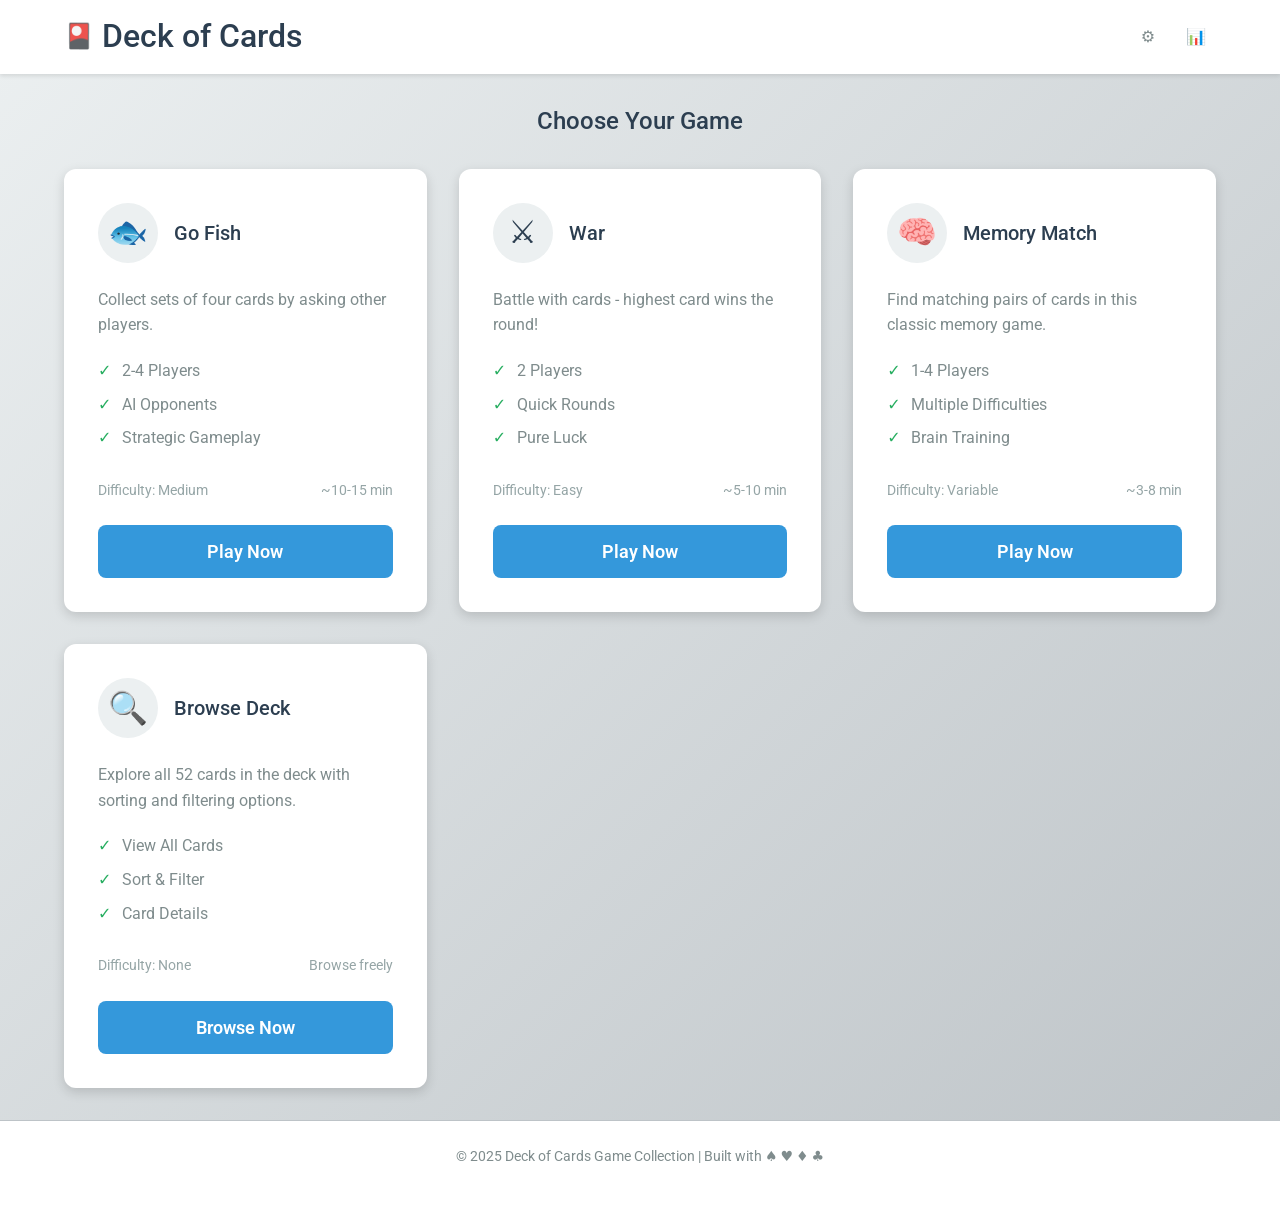
==== index.html @ 971a38fd "Initial commit: Deck of Cards game collection with Memory, Go Fish, War games and custom card images" ====
<!DOCTYPE html>
<html lang="en">
<head>
    <meta charset="UTF-8">
    <meta name="viewport" content="width=device-width, initial-scale=1.0">
    <title>Deck of Cards - Game Collection</title>
    
    <!-- Preconnect for potential CDN resources -->
    <link rel="preconnect" href="https://fonts.googleapis.com">
    <link rel="preconnect" href="https://fonts.gstatic.com" crossorigin>
    
    <!-- Stylesheets -->
    <link href="https://fonts.googleapis.com/css2?family=Roboto:wght@300;400;500;700&display=swap" rel="stylesheet">
    <link rel="stylesheet" href="css/main.css">
    <link rel="stylesheet" href="css/components.css">
    <link rel="stylesheet" href="css/games.css">
    <link rel="stylesheet" href="css/animations.css">
    
    <!-- Meta tags for PWA -->
    <meta name="description" content="Classic card games collection - Go Fish, War, and Memory matching game">
    <meta name="theme-color" content="#2c3e50">
    
    <!-- Favicon -->
    <link rel="icon" type="image/x-icon" href="assets/ui/favicon.ico">
</head>
<body>
    <!-- Main Application Container -->
    <div id="app" class="app-container">
        
        <!-- Header -->
        <header class="app-header">
            <div class="header-content">
                <h1 class="app-title">
                    <span class="title-icon">🎴</span>
                    Deck of Cards
                </h1>
                <nav class="header-nav">
                    <button id="settings-btn" class="nav-btn" aria-label="Settings">
                        <span class="nav-icon">⚙️</span>
                    </button>
                    <button id="stats-btn" class="nav-btn" aria-label="Statistics">
                        <span class="nav-icon">📊</span>
                    </button>
                </nav>
            </div>
        </header>

        <!-- Main Content Area -->
        <main class="main-content">
            
            <!-- Game Selection Screen -->
            <section id="game-selection" class="screen active">
                <div class="selection-container">
                    <h2 class="selection-title">Choose Your Game</h2>
                    <div class="games-grid">
                        
                        <!-- Go Fish Game Card -->
                        <div class="game-card" data-game="go-fish">
                            <div class="game-card-header">
                                <div class="game-icon">🐟</div>
                                <h3 class="game-title">Go Fish</h3>
                            </div>
                            <div class="game-description">
                                <p>Collect sets of four cards by asking other players.</p>
                                <ul class="game-features">
                                    <li>2-4 Players</li>
                                    <li>AI Opponents</li>
                                    <li>Strategic Gameplay</li>
                                </ul>
                            </div>
                            <div class="game-stats">
                                <span class="difficulty">Difficulty: Medium</span>
                                <span class="duration">~10-15 min</span>
                            </div>
                            <button class="play-btn">Play Now</button>
                        </div>

                        <!-- War Game Card -->
                        <div class="game-card" data-game="war">
                            <div class="game-card-header">
                                <div class="game-icon">⚔️</div>
                                <h3 class="game-title">War</h3>
                            </div>
                            <div class="game-description">
                                <p>Battle with cards - highest card wins the round!</p>
                                <ul class="game-features">
                                    <li>2 Players</li>
                                    <li>Quick Rounds</li>
                                    <li>Pure Luck</li>
                                </ul>
                            </div>
                            <div class="game-stats">
                                <span class="difficulty">Difficulty: Easy</span>
                                <span class="duration">~5-10 min</span>
                            </div>
                            <button class="play-btn">Play Now</button>
                        </div>

                        <!-- Memory Game Card -->
                        <div class="game-card" data-game="memory">
                            <div class="game-card-header">
                                <div class="game-icon">🧠</div>
                                <h3 class="game-title">Memory Match</h3>
                            </div>
                            <div class="game-description">
                                <p>Find matching pairs of cards in this classic memory game.</p>
                                <ul class="game-features">
                                    <li>1-4 Players</li>
                                    <li>Multiple Difficulties</li>
                                    <li>Brain Training</li>
                                </ul>
                            </div>
                            <div class="game-stats">
                                <span class="difficulty">Difficulty: Variable</span>
                                <span class="duration">~3-8 min</span>
                            </div>
                            <button class="play-btn">Play Now</button>
                        </div>

                        <!-- Deck Browser Card -->
                        <div class="game-card" data-game="deck-browser">
                            <div class="game-card-header">
                                <div class="game-icon">🔍</div>
                                <h3 class="game-title">Browse Deck</h3>
                            </div>
                            <div class="game-description">
                                <p>Explore all 52 cards in the deck with sorting and filtering options.</p>
                                <ul class="game-features">
                                    <li>View All Cards</li>
                                    <li>Sort & Filter</li>
                                    <li>Card Details</li>
                                </ul>
                            </div>
                            <div class="game-stats">
                                <span class="difficulty">Difficulty: None</span>
                                <span class="duration">Browse freely</span>
                            </div>
                            <button class="play-btn">Browse Now</button>
                        </div>

                    </div>
                </div>
            </section>

            <!-- Game Setup Screen -->
            <section id="game-setup" class="screen">
                <div class="setup-container">
                    <button id="back-to-selection" class="back-btn">← Back to Games</button>
                    <h2 id="setup-title" class="setup-title">Game Setup</h2>
                    <div id="setup-content" class="setup-content">
                        <!-- Dynamic content based on selected game -->
                    </div>
                </div>
            </section>

            <!-- Game Play Screen -->
            <section id="game-play" class="screen">
                <div class="game-container">
                    <div class="game-header">
                        <button id="game-menu-btn" class="menu-btn">Menu</button>
                        <div id="game-info" class="game-info">
                            <span id="current-game" class="current-game"></span>
                            <span id="game-status" class="game-status"></span>
                        </div>
                        <button id="game-pause-btn" class="pause-btn">Pause</button>
                    </div>
                    
                    <div id="game-board" class="game-board">
                        <!-- Dynamic game board content -->
                    </div>
                    
                    <div id="game-controls" class="game-controls">
                        <!-- Dynamic control buttons -->
                    </div>
                </div>
            </section>

            <!-- Settings Screen -->
            <section id="settings" class="screen">
                <div class="settings-container">
                    <button id="close-settings" class="back-btn">← Back</button>
                    <h2 class="settings-title">Settings</h2>
                    <div class="settings-content">
                        
                        <div class="setting-group">
                            <h3>Audio</h3>
                            <div class="setting-item">
                                <label for="sound-effects">Sound Effects</label>
                                <input type="range" id="sound-effects" min="0" max="100" value="75">
                                <span class="setting-value">75%</span>
                            </div>
                            <div class="setting-item">
                                <label for="music-volume">Background Music</label>
                                <input type="range" id="music-volume" min="0" max="100" value="50">
                                <span class="setting-value">50%</span>
                            </div>
                        </div>

                        <div class="setting-group">
                            <h3>Graphics</h3>
                            <div class="setting-item">
                                <label for="animation-speed">Animation Speed</label>
                                <select id="animation-speed">
                                    <option value="slow">Slow</option>
                                    <option value="normal" selected>Normal</option>
                                    <option value="fast">Fast</option>
                                    <option value="instant">Instant</option>
                                </select>
                            </div>
                            <div class="setting-item">
                                <label for="card-back">Card Back Design</label>
                                <select id="card-back">
                                    <option value="classic" selected>Classic Blue</option>
                                    <option value="red">Classic Red</option>
                                    <option value="green">Green Pattern</option>
                                    <option value="custom">Custom</option>
                                </select>
                            </div>
                        </div>

                        <div class="setting-group">
                            <h3>Gameplay</h3>
                            <div class="setting-item">
                                <label>
                                    <input type="checkbox" id="auto-play" checked>
                                    Auto-play obvious moves
                                </label>
                            </div>
                            <div class="setting-item">
                                <label>
                                    <input type="checkbox" id="confirm-moves">
                                    Confirm important moves
                                </label>
                            </div>
                        </div>

                    </div>
                </div>
            </section>

            <!-- Statistics Screen -->
            <section id="statistics" class="screen">
                <div class="stats-container">
                    <button id="close-stats" class="back-btn">← Back</button>
                    <h2 class="stats-title">Statistics</h2>
                    <div class="stats-content">
                        
                        <div class="stats-overview">
                            <div class="stat-card">
                                <div class="stat-number" id="total-games">0</div>
                                <div class="stat-label">Total Games</div>
                            </div>
                            <div class="stat-card">
                                <div class="stat-number" id="games-won">0</div>
                                <div class="stat-label">Games Won</div>
                            </div>
                            <div class="stat-card">
                                <div class="stat-number" id="win-rate">0%</div>
                                <div class="stat-label">Win Rate</div>
                            </div>
                            <div class="stat-card">
                                <div class="stat-number" id="play-time">0m</div>
                                <div class="stat-label">Play Time</div>
                            </div>
                        </div>

                        <div class="game-stats-details">
                            <h3>Game-Specific Statistics</h3>
                            <div id="detailed-stats" class="detailed-stats">
                                <!-- Dynamic content for each game's statistics -->
                            </div>
                        </div>

                    </div>
                </div>
            </section>

            <!-- Deck Browser Screen -->
            <section id="deck-browser" class="screen">
                <div class="browser-container">
                    <button id="close-browser" class="back-btn">← Back to Games</button>
                    <h2 class="browser-title">🔍 Browse the Deck</h2>
                    
                    <div class="browser-controls">
                        <div class="filter-controls">
                            <label for="suit-filter">Filter by Suit:</label>
                            <select id="suit-filter">
                                <option value="all">All Suits</option>
                                <option value="spades">♠ Spades</option>
                                <option value="hearts">♥ Hearts</option>
                                <option value="diamonds">♦ Diamonds</option>
                                <option value="clubs">♣ Clubs</option>
                            </select>

                            <label for="rank-filter">Filter by Rank:</label>
                            <select id="rank-filter">
                                <option value="all">All Ranks</option>
                                <option value="A">Ace</option>
                                <option value="2,3,4,5,6,7,8,9,10">Number Cards (2-10)</option>
                                <option value="J,Q,K">Face Cards (J,Q,K)</option>
                            </select>

                            <label for="color-filter">Filter by Color:</label>
                            <select id="color-filter">
                                <option value="all">All Colors</option>
                                <option value="red">Red Cards</option>
                                <option value="black">Black Cards</option>
                            </select>
                        </div>

                        <div class="sort-controls">
                            <label for="sort-by">Sort by:</label>
                            <select id="sort-by">
                                <option value="suit-rank">Suit then Rank</option>
                                <option value="rank-suit">Rank then Suit</option>
                                <option value="color-suit">Color then Suit</option>
                                <option value="shuffle">Random Order</option>
                            </select>

                            <button id="flip-all-btn" class="control-btn">Flip All Face Down</button>
                            <button id="reset-filters-btn" class="control-btn">Reset Filters</button>
                        </div>
                    </div>

                    <div class="deck-info">
                        <div class="info-stats">
                            <span id="cards-shown">52</span> of 52 cards shown
                        </div>
                        <div class="view-options">
                            <button id="grid-view-btn" class="view-btn active" data-view="grid">Grid View</button>
                            <button id="list-view-btn" class="view-btn" data-view="list">List View</button>
                        </div>
                    </div>

                    <div id="deck-display" class="deck-grid">
                        <!-- Cards will be dynamically inserted here -->
                    </div>

                    <div id="card-details" class="card-details-panel">
                        <!-- Selected card details will appear here -->
                    </div>
                </div>
            </section>

        </main>

        <!-- Footer -->
        <footer class="app-footer">
            <p>&copy; 2025 Deck of Cards Game Collection | Built with ♠️ ♥️ ♦️ ♣️</p>
        </footer>

    </div>

    <!-- Loading Overlay -->
    <div id="loading" class="loading-overlay">
        <div class="loading-content">
            <div class="loading-spinner"></div>
            <p>Loading game...</p>
        </div>
    </div>

    <!-- Toast Notifications -->
    <div id="toast-container" class="toast-container"></div>

    <!-- JavaScript Modules -->
    <script type="module" src="src/main.js"></script>
</body>
</html>
---- css/main.css ----
/* CSS Custom Properties (Variables) */
:root {
    /* Color Palette */
    --primary-color: #2c3e50;
    --secondary-color: #3498db;
    --accent-color: #e74c3c;
    --success-color: #27ae60;
    --warning-color: #f39c12;
    
    /* Card Colors */
    --card-red: #e74c3c;
    --card-black: #2c3e50;
    --card-bg: #ffffff;
    --card-back: #34495e;
    
    /* Background Colors */
    --bg-primary: #ecf0f1;
    --bg-secondary: #bdc3c7;
    --bg-dark: #2c3e50;
    --bg-light: #ffffff;
    
    /* Text Colors */
    --text-primary: #2c3e50;
    --text-secondary: #7f8c8d;
    --text-light: #ffffff;
    --text-muted: #95a5a6;
    
    /* Shadows */
    --shadow-small: 0 2px 4px rgba(0,0,0,0.1);
    --shadow-medium: 0 4px 8px rgba(0,0,0,0.15);
    --shadow-large: 0 8px 16px rgba(0,0,0,0.2);
    --shadow-card: 0 4px 12px rgba(0,0,0,0.15);
    
    /* Border Radius */
    --radius-small: 4px;
    --radius-medium: 8px;
    --radius-large: 12px;
    --radius-card: 10px;
    
    /* Spacing */
    --spacing-xs: 0.25rem;
    --spacing-sm: 0.5rem;
    --spacing-md: 1rem;
    --spacing-lg: 1.5rem;
    --spacing-xl: 2rem;
    --spacing-xxl: 3rem;
    
    /* Typography */
    --font-family: 'Roboto', system-ui, -apple-system, sans-serif;
    --font-size-xs: 0.75rem;
    --font-size-sm: 0.875rem;
    --font-size-base: 1rem;
    --font-size-lg: 1.125rem;
    --font-size-xl: 1.25rem;
    --font-size-2xl: 1.5rem;
    --font-size-3xl: 2rem;
    
    /* Transitions */
    --transition-fast: 0.15s ease-in-out;
    --transition-normal: 0.3s ease-in-out;
    --transition-slow: 0.5s ease-in-out;
    
    /* Z-index layers */
    --z-dropdown: 1000;
    --z-modal: 1050;
    --z-tooltip: 1100;
    --z-toast: 1200;
}

/* Reset and Base Styles */
* {
    margin: 0;
    padding: 0;
    box-sizing: border-box;
}

html {
    font-size: 16px;
    line-height: 1.6;
}

body {
    font-family: var(--font-family);
    color: var(--text-primary);
    background: linear-gradient(135deg, var(--bg-primary) 0%, var(--bg-secondary) 100%);
    min-height: 100vh;
    overflow-x: hidden;
}

/* Typography */
h1, h2, h3, h4, h5, h6 {
    font-weight: 500;
    line-height: 1.3;
    margin-bottom: var(--spacing-md);
}

h1 { font-size: var(--font-size-3xl); }
h2 { font-size: var(--font-size-2xl); }
h3 { font-size: var(--font-size-xl); }
h4 { font-size: var(--font-size-lg); }

p {
    margin-bottom: var(--spacing-md);
    color: var(--text-secondary);
}

/* Button Styles */
button {
    font-family: inherit;
    font-size: var(--font-size-base);
    border: none;
    border-radius: var(--radius-medium);
    cursor: pointer;
    transition: all var(--transition-normal);
    padding: var(--spacing-sm) var(--spacing-md);
    background: var(--secondary-color);
    color: var(--text-light);
    font-weight: 500;
}

button:hover {
    transform: translateY(-2px);
    box-shadow: var(--shadow-medium);
}

button:active {
    transform: translateY(0);
}

button:disabled {
    opacity: 0.6;
    cursor: not-allowed;
    transform: none !important;
}

/* Primary Button Variant */
.btn-primary {
    background: var(--primary-color);
    color: var(--text-light);
}

.btn-primary:hover {
    background: #34495e;
}

/* Secondary Button Variant */
.btn-secondary {
    background: transparent;
    color: var(--secondary-color);
    border: 2px solid var(--secondary-color);
}

.btn-secondary:hover {
    background: var(--secondary-color);
    color: var(--text-light);
}

/* Danger Button Variant */
.btn-danger {
    background: var(--accent-color);
    color: var(--text-light);
}

.btn-danger:hover {
    background: #c0392b;
}

/* App Layout */
.app-container {
    min-height: 100vh;
    display: flex;
    flex-direction: column;
}

/* Header Styles */
.app-header {
    background: var(--bg-light);
    box-shadow: var(--shadow-small);
    position: sticky;
    top: 0;
    z-index: var(--z-dropdown);
}

.header-content {
    max-width: 1200px;
    margin: 0 auto;
    padding: var(--spacing-md) var(--spacing-lg);
    display: flex;
    justify-content: space-between;
    align-items: center;
}

.app-title {
    margin: 0;
    display: flex;
    align-items: center;
    gap: var(--spacing-sm);
    color: var(--primary-color);
}

.title-icon {
    font-size: var(--font-size-2xl);
}

.header-nav {
    display: flex;
    gap: var(--spacing-sm);
}

.nav-btn {
    background: transparent;
    color: var(--text-secondary);
    padding: var(--spacing-sm);
    border-radius: 50%;
    width: 2.5rem;
    height: 2.5rem;
    display: flex;
    align-items: center;
    justify-content: center;
}

.nav-btn:hover {
    background: var(--bg-primary);
    color: var(--primary-color);
}

/* Main Content */
.main-content {
    flex: 1;
    padding: var(--spacing-xl) var(--spacing-lg);
    max-width: 1200px;
    margin: 0 auto;
    width: 100%;
}

/* Screen Management */
.screen {
    display: none;
    opacity: 0;
    transform: translateY(20px);
    transition: all var(--transition-normal);
}

.screen.active {
    display: block;
    opacity: 1;
    transform: translateY(0);
}

/* Game Selection Styles */
.selection-container {
    text-align: center;
}

.selection-title {
    margin-bottom: var(--spacing-xl);
    color: var(--primary-color);
}

.games-grid {
    display: grid;
    grid-template-columns: repeat(auto-fit, minmax(300px, 1fr));
    gap: var(--spacing-xl);
    margin-top: var(--spacing-xl);
}

.game-card {
    background: var(--bg-light);
    border-radius: var(--radius-large);
    padding: var(--spacing-xl);
    box-shadow: var(--shadow-card);
    transition: all var(--transition-normal);
    cursor: pointer;
    border: 2px solid transparent;
}

.game-card:hover {
    transform: translateY(-5px);
    box-shadow: var(--shadow-large);
    border-color: var(--secondary-color);
}

.game-card-header {
    display: flex;
    align-items: center;
    gap: var(--spacing-md);
    margin-bottom: var(--spacing-lg);
}

.game-icon {
    font-size: var(--font-size-3xl);
    width: 60px;
    height: 60px;
    background: var(--bg-primary);
    border-radius: 50%;
    display: flex;
    align-items: center;
    justify-content: center;
}

.game-title {
    margin: 0;
    color: var(--primary-color);
}

.game-description {
    text-align: left;
    margin-bottom: var(--spacing-lg);
}

.game-features {
    list-style: none;
    margin-top: var(--spacing-md);
}

.game-features li {
    padding: var(--spacing-xs) 0;
    color: var(--text-secondary);
    position: relative;
    padding-left: var(--spacing-lg);
}

.game-features li::before {
    content: '✓';
    position: absolute;
    left: 0;
    color: var(--success-color);
    font-weight: bold;
}

.game-stats {
    display: flex;
    justify-content: space-between;
    margin-bottom: var(--spacing-lg);
    font-size: var(--font-size-sm);
    color: var(--text-muted);
}

.play-btn {
    width: 100%;
    padding: var(--spacing-md) var(--spacing-lg);
    font-size: var(--font-size-lg);
    font-weight: 600;
    background: var(--secondary-color);
    border-radius: var(--radius-medium);
}

.play-btn:hover {
    background: #2980b9;
}

/* Back Button */
.back-btn {
    background: transparent;
    color: var(--secondary-color);
    padding: var(--spacing-sm) var(--spacing-md);
    margin-bottom: var(--spacing-lg);
    font-size: var(--font-size-sm);
    border-radius: var(--radius-small);
}

.back-btn:hover {
    background: var(--bg-primary);
}

/* Footer */
.app-footer {
    background: var(--bg-light);
    border-top: 1px solid var(--bg-secondary);
    padding: var(--spacing-lg);
    text-align: center;
    color: var(--text-muted);
    font-size: var(--font-size-sm);
}

/* Loading Overlay */
.loading-overlay {
    position: fixed;
    top: 0;
    left: 0;
    right: 0;
    bottom: 0;
    background: rgba(0, 0, 0, 0.8);
    display: none;
    align-items: center;
    justify-content: center;
    z-index: var(--z-modal);
}

.loading-overlay.active {
    display: flex;
}

.loading-content {
    text-align: center;
    color: var(--text-light);
}

.loading-spinner {
    width: 50px;
    height: 50px;
    border: 4px solid rgba(255, 255, 255, 0.3);
    border-top: 4px solid var(--secondary-color);
    border-radius: 50%;
    animation: spin 1s linear infinite;
    margin: 0 auto var(--spacing-md);
}

@keyframes spin {
    0% { transform: rotate(0deg); }
    100% { transform: rotate(360deg); }
}

/* Toast Notifications */
.toast-container {
    position: fixed;
    top: var(--spacing-lg);
    right: var(--spacing-lg);
    z-index: var(--z-toast);
    max-width: 300px;
}

.toast {
    background: var(--bg-light);
    border-radius: var(--radius-medium);
    padding: var(--spacing-md);
    margin-bottom: var(--spacing-sm);
    box-shadow: var(--shadow-large);
    border-left: 4px solid var(--secondary-color);
    animation: slideInRight 0.3s ease-out;
}

.toast.success {
    border-left-color: var(--success-color);
}

.toast.error {
    border-left-color: var(--accent-color);
}

.toast.warning {
    border-left-color: var(--warning-color);
}

@keyframes slideInRight {
    from {
        transform: translateX(100%);
        opacity: 0;
    }
    to {
        transform: translateX(0);
        opacity: 1;
    }
}

/* Responsive Design */
@media (max-width: 768px) {
    .main-content {
        padding: var(--spacing-lg) var(--spacing-md);
    }
    
    .games-grid {
        grid-template-columns: 1fr;
        gap: var(--spacing-lg);
    }
    
    .header-content {
        padding: var(--spacing-md);
    }
    
    .app-title {
        font-size: var(--font-size-xl);
    }
    
    .game-card {
        padding: var(--spacing-lg);
    }
    
    .toast-container {
        left: var(--spacing-md);
        right: var(--spacing-md);
        top: var(--spacing-md);
        max-width: none;
    }
}

@media (max-width: 480px) {
    .header-content {
        flex-direction: column;
        gap: var(--spacing-md);
        text-align: center;
    }
    
    .game-card-header {
        flex-direction: column;
        text-align: center;
    }
    
    .game-stats {
        flex-direction: column;
        gap: var(--spacing-xs);
        text-align: center;
    }
}

/* Print Styles */
@media print {
    .app-header,
    .app-footer,
    button {
        display: none;
    }
    
    .main-content {
        padding: 0;
        max-width: none;
    }
    
    .game-card {
        break-inside: avoid;
        box-shadow: none;
        border: 1px solid #ccc;
    }
}

/* High Contrast Mode */
@media (prefers-contrast: high) {
    :root {
        --bg-primary: #ffffff;
        --bg-secondary: #f0f0f0;
        --text-primary: #000000;
        --text-secondary: #333333;
        --secondary-color: #0066cc;
        --accent-color: #cc0000;
    }
}

/* Reduced Motion */
@media (prefers-reduced-motion: reduce) {
    * {
        animation-duration: 0.01ms !important;
        animation-iteration-count: 1 !important;
        transition-duration: 0.01ms !important;
        scroll-behavior: auto !important;
    }
}

/* Focus Styles for Accessibility */
*:focus {
    outline: 2px solid var(--secondary-color);
    outline-offset: 2px;
}

button:focus {
    outline-color: var(--text-light);
}

/* Dark Mode Support */
@media (prefers-color-scheme: dark) {
    :root {
        --bg-primary: #1a1a1a;
        --bg-secondary: #2d2d2d;
        --bg-light: #333333;
        --text-primary: #ffffff;
        --text-secondary: #cccccc;
        --text-muted: #999999;
        --card-bg: #404040;
        --shadow-small: 0 2px 4px rgba(0,0,0,0.3);
        --shadow-medium: 0 4px 8px rgba(0,0,0,0.4);
        --shadow-large: 0 8px 16px rgba(0,0,0,0.5);
        --shadow-card: 0 4px 12px rgba(0,0,0,0.4);
    }
}
---- css/components.css ----
/* Components CSS - Reusable UI components for the card game */

/* Card Component */
.card {
    position: relative;
    width: 70px;
    height: 100px;
    border-radius: var(--radius-card);
    box-shadow: var(--shadow-medium);
    cursor: pointer;
    transition: all var(--transition-normal);
    user-select: none;
    transform-style: preserve-3d;
}

.card.large {
    width: 105px;
    height: 150px;
}

.card.small {
    width: 50px;
    height: 72px;
}

.card:hover {
    transform: translateY(-3px);
    box-shadow: var(--shadow-large);
}

.card.selected {
    border: 3px solid var(--secondary-color);
    transform: translateY(-5px);
}

.card.disabled {
    opacity: 0.6;
    cursor: not-allowed;
}

.card.disabled:hover {
    transform: none;
    box-shadow: var(--shadow-medium);
}

/* Card Face and Back */
.card-face,
.card-back {
    position: absolute;
    top: 0;
    left: 0;
    width: 100%;
    height: 100%;
    border-radius: inherit;
    backface-visibility: hidden;
    display: flex;
    align-items: center;
    justify-content: center;
    background: var(--card-bg);
    border: 1px solid #ddd;
}

.card-back {
    background: var(--card-back);
    background-image: var(--card-back-image, none);
    background-size: cover;
    background-position: center;
    background-color: #2c5aa0;
    background-image: 
        radial-gradient(circle at 25% 25%, rgba(255,255,255,0.2) 2px, transparent 2px),
        radial-gradient(circle at 75% 75%, rgba(255,255,255,0.1) 1px, transparent 1px);
}

.card-face {
    transform: rotateY(180deg);
    flex-direction: column;
    padding: var(--spacing-xs);
}

/* Card flip animation */
.card.face-up {
    transform: rotateY(180deg);
}

.card.flipping {
    pointer-events: none;
}

/* Card content styling */
.card-rank {
    font-size: 1.2em;
    font-weight: bold;
    line-height: 1;
}

.card-suit {
    font-size: 1.5em;
    line-height: 1;
}

.card.red .card-rank,
.card.red .card-suit {
    color: var(--card-red);
}

.card.black .card-rank,
.card.black .card-suit {
    color: var(--card-black);
}

/* Card container/hand layouts */
.card-hand {
    display: flex;
    gap: var(--spacing-sm);
    flex-wrap: wrap;
    justify-content: center;
    padding: var(--spacing-md);
}

.card-hand.fan {
    justify-content: center;
}

.card-hand.fan .card {
    margin-left: -20px;
}

.card-hand.fan .card:first-child {
    margin-left: 0;
}

.card-hand.fan .card:nth-child(odd) {
    transform: rotate(-5deg);
}

.card-hand.fan .card:nth-child(even) {
    transform: rotate(5deg);
}

.card-pile {
    position: relative;
    width: 70px;
    height: 100px;
    margin: var(--spacing-sm);
}

.card-pile .card {
    position: absolute;
    top: 0;
    left: 0;
}

.card-pile .card:nth-child(2) {
    top: 1px;
    left: 1px;
}

.card-pile .card:nth-child(3) {
    top: 2px;
    left: 2px;
}

/* Button components */
.btn {
    display: inline-flex;
    align-items: center;
    justify-content: center;
    gap: var(--spacing-xs);
    padding: var(--spacing-sm) var(--spacing-md);
    border: none;
    border-radius: var(--radius-medium);
    font-family: inherit;
    font-size: var(--font-size-base);
    font-weight: 500;
    text-decoration: none;
    cursor: pointer;
    transition: all var(--transition-normal);
    background: var(--secondary-color);
    color: var(--text-light);
    min-height: 44px; /* Accessibility: minimum touch target */
}

.btn:hover:not(:disabled) {
    transform: translateY(-2px);
    box-shadow: var(--shadow-medium);
}

.btn:active {
    transform: translateY(0);
}

.btn:disabled {
    opacity: 0.6;
    cursor: not-allowed;
    transform: none !important;
}

.btn-small {
    padding: var(--spacing-xs) var(--spacing-sm);
    font-size: var(--font-size-sm);
    min-height: 36px;
}

.btn-large {
    padding: var(--spacing-md) var(--spacing-lg);
    font-size: var(--font-size-lg);
    min-height: 52px;
}

/* Modal/Dialog components */
.modal {
    position: fixed;
    top: 0;
    left: 0;
    right: 0;
    bottom: 0;
    background: rgba(0, 0, 0, 0.8);
    display: none;
    align-items: center;
    justify-content: center;
    z-index: var(--z-modal);
    padding: var(--spacing-lg);
}

.modal.active {
    display: flex;
}

.modal-content {
    background: var(--bg-light);
    border-radius: var(--radius-large);
    padding: var(--spacing-xl);
    max-width: 500px;
    width: 100%;
    max-height: 80vh;
    overflow-y: auto;
    position: relative;
    animation: modalSlideIn 0.3s ease-out;
}

@keyframes modalSlideIn {
    from {
        opacity: 0;
        transform: translateY(-50px) scale(0.9);
    }
    to {
        opacity: 1;
        transform: translateY(0) scale(1);
    }
}

.modal-header {
    display: flex;
    justify-content: space-between;
    align-items: center;
    margin-bottom: var(--spacing-lg);
    padding-bottom: var(--spacing-md);
    border-bottom: 1px solid var(--bg-secondary);
}

.modal-title {
    margin: 0;
    color: var(--primary-color);
}

.modal-close {
    background: transparent;
    border: none;
    font-size: var(--font-size-2xl);
    cursor: pointer;
    color: var(--text-secondary);
    padding: 0;
    width: 30px;
    height: 30px;
    border-radius: 50%;
    display: flex;
    align-items: center;
    justify-content: center;
}

.modal-close:hover {
    background: var(--bg-primary);
    color: var(--primary-color);
}

/* Game board layouts */
.game-board {
    display: grid;
    gap: var(--spacing-lg);
    padding: var(--spacing-lg);
    min-height: 400px;
}

.game-board.go-fish {
    grid-template-areas: 
        "opponent-hand opponent-hand"
        "deck discard"
        "player-hand player-hand";
    grid-template-rows: auto auto 1fr;
    grid-template-columns: 1fr 1fr;
}

.game-board.war {
    grid-template-areas: 
        "opponent-card opponent-score"
        "deck vs"
        "player-card player-score";
    grid-template-rows: 1fr auto 1fr;
    grid-template-columns: 1fr 1fr;
    text-align: center;
}

.game-board.memory {
    grid-template-areas: 
        "score timer"
        "cards cards";
    grid-template-rows: auto 1fr;
    justify-items: center;
}

/* Player areas */
.player-area {
    display: flex;
    flex-direction: column;
    align-items: center;
    gap: var(--spacing-md);
    padding: var(--spacing-md);
    border-radius: var(--radius-large);
    background: var(--bg-light);
}

.player-name {
    font-weight: 500;
    color: var(--primary-color);
    margin-bottom: var(--spacing-sm);
}

.player-score {
    font-size: var(--font-size-lg);
    font-weight: bold;
    color: var(--secondary-color);
}

/* Game controls */
.game-controls {
    display: flex;
    gap: var(--spacing-md);
    justify-content: center;
    padding: var(--spacing-lg);
    background: var(--bg-light);
    border-radius: var(--radius-large);
    margin-top: var(--spacing-lg);
}

/* Settings components */
.setting-group {
    margin-bottom: var(--spacing-xl);
}

.setting-group h3 {
    color: var(--primary-color);
    margin-bottom: var(--spacing-md);
    padding-bottom: var(--spacing-sm);
    border-bottom: 1px solid var(--bg-secondary);
}

.setting-item {
    display: flex;
    align-items: center;
    justify-content: space-between;
    padding: var(--spacing-md) 0;
    border-bottom: 1px solid rgba(0, 0, 0, 0.1);
}

.setting-item:last-child {
    border-bottom: none;
}

.setting-item label {
    font-weight: 500;
    color: var(--text-primary);
    display: flex;
    align-items: center;
    gap: var(--spacing-sm);
}

.setting-item input[type="range"] {
    flex: 1;
    margin: 0 var(--spacing-md);
    max-width: 150px;
}

.setting-item select {
    padding: var(--spacing-xs) var(--spacing-sm);
    border: 1px solid var(--bg-secondary);
    border-radius: var(--radius-small);
    background: var(--bg-light);
    color: var(--text-primary);
}

.setting-value {
    font-weight: bold;
    color: var(--secondary-color);
    min-width: 40px;
    text-align: right;
}

/* Statistics components */
.stats-overview {
    display: grid;
    grid-template-columns: repeat(auto-fit, minmax(150px, 1fr));
    gap: var(--spacing-lg);
    margin-bottom: var(--spacing-xl);
}

.stat-card {
    text-align: center;
    padding: var(--spacing-lg);
    background: var(--bg-light);
    border-radius: var(--radius-large);
    box-shadow: var(--shadow-small);
}

.stat-number {
    font-size: var(--font-size-3xl);
    font-weight: bold;
    color: var(--secondary-color);
    margin-bottom: var(--spacing-sm);
}

.stat-label {
    font-size: var(--font-size-sm);
    color: var(--text-secondary);
    text-transform: uppercase;
    letter-spacing: 0.5px;
}

/* Deck Browser Styles */
.browser-container {
    max-width: 1200px;
    margin: 0 auto;
    padding: var(--spacing-lg);
}

.browser-title {
    text-align: center;
    margin-bottom: var(--spacing-xl);
    color: var(--primary-color);
}

.browser-controls {
    display: grid;
    grid-template-columns: 2fr 1fr;
    gap: var(--spacing-xl);
    margin-bottom: var(--spacing-xl);
    padding: var(--spacing-lg);
    background: var(--bg-light);
    border-radius: var(--radius-large);
    box-shadow: var(--shadow-small);
}

.filter-controls,
.sort-controls {
    display: flex;
    flex-direction: column;
    gap: var(--spacing-md);
}

.filter-controls label,
.sort-controls label {
    font-weight: 500;
    color: var(--text-primary);
    margin-bottom: var(--spacing-xs);
}

.filter-controls select,
.sort-controls select {
    padding: var(--spacing-sm);
    border: 1px solid var(--bg-secondary);
    border-radius: var(--radius-small);
    background: var(--bg-light);
    color: var(--text-primary);
    font-size: var(--font-size-base);
}

.control-btn {
    padding: var(--spacing-sm) var(--spacing-md);
    background: var(--secondary-color);
    color: var(--text-light);
    border: none;
    border-radius: var(--radius-medium);
    cursor: pointer;
    font-size: var(--font-size-sm);
    transition: all var(--transition-normal);
}

.control-btn:hover {
    background: #2980b9;
    transform: translateY(-1px);
}

.deck-info {
    display: flex;
    justify-content: space-between;
    align-items: center;
    margin-bottom: var(--spacing-lg);
    padding: var(--spacing-md);
    background: var(--bg-primary);
    border-radius: var(--radius-medium);
}

.info-stats {
    font-weight: 500;
    color: var(--text-primary);
}

.view-options {
    display: flex;
    gap: var(--spacing-sm);
}

.view-btn {
    padding: var(--spacing-sm) var(--spacing-md);
    background: transparent;
    color: var(--text-secondary);
    border: 1px solid var(--bg-secondary);
    border-radius: var(--radius-small);
    cursor: pointer;
    transition: all var(--transition-normal);
}

.view-btn.active,
.view-btn:hover {
    background: var(--secondary-color);
    color: var(--text-light);
    border-color: var(--secondary-color);
}

.deck-grid {
    display: grid;
    grid-template-columns: repeat(auto-fill, minmax(80px, 1fr));
    gap: var(--spacing-md);
    padding: var(--spacing-lg);
    background: var(--bg-light);
    border-radius: var(--radius-large);
    min-height: 400px;
}

.deck-list {
    display: flex;
    flex-direction: column;
    gap: var(--spacing-sm);
    padding: var(--spacing-lg);
    background: var(--bg-light);
    border-radius: var(--radius-large);
}

.card-list-item {
    display: flex;
    align-items: center;
    gap: var(--spacing-md);
    padding: var(--spacing-md);
    background: var(--bg-primary);
    border-radius: var(--radius-medium);
    cursor: pointer;
    transition: all var(--transition-normal);
}

.card-list-item:hover {
    background: var(--bg-secondary);
    transform: translateX(5px);
}

.card-list-item .card {
    width: 50px;
    height: 72px;
    flex-shrink: 0;
}

.card-list-info {
    flex: 1;
}

.card-list-name {
    font-weight: bold;
    color: var(--text-primary);
    margin-bottom: var(--spacing-xs);
}

.card-list-details {
    font-size: var(--font-size-sm);
    color: var(--text-secondary);
}

.card-details-panel {
    margin-top: var(--spacing-xl);
    padding: var(--spacing-xl);
    background: var(--bg-light);
    border-radius: var(--radius-large);
    box-shadow: var(--shadow-medium);
    display: none;
}

.card-details-panel.active {
    display: block;
    animation: fadeInUp 0.3s ease-out;
}

.card-details-header {
    display: flex;
    align-items: center;
    gap: var(--spacing-lg);
    margin-bottom: var(--spacing-lg);
}

.card-details-header .card {
    width: 140px;
    height: 200px;
}

.card-details-info h3 {
    margin: 0 0 var(--spacing-sm) 0;
    color: var(--primary-color);
    font-size: var(--font-size-2xl);
}

.card-details-properties {
    display: grid;
    grid-template-columns: repeat(auto-fit, minmax(200px, 1fr));
    gap: var(--spacing-md);
}

.property-item {
    display: flex;
    justify-content: space-between;
    align-items: center;
    padding: var(--spacing-sm) 0;
    border-bottom: 1px solid var(--bg-secondary);
}

.property-label {
    font-weight: 500;
    color: var(--text-secondary);
}

.property-value {
    font-weight: bold;
    color: var(--text-primary);
}

.browser-card {
    cursor: pointer;
    transition: all var(--transition-normal);
    position: relative;
}

.browser-card:hover {
    transform: scale(1.05);
    z-index: 10;
}

.browser-card.selected {
    transform: scale(1.1);
    box-shadow: 0 0 0 3px var(--secondary-color);
    z-index: 10;
}

/* Responsive design for components */
@media (max-width: 768px) {
    .card-hand.fan .card {
        margin-left: -15px;
    }
    
    .game-controls {
        flex-direction: column;
    }
    
    .modal-content {
        margin: var(--spacing-md);
        padding: var(--spacing-lg);
    }
    
    .stats-overview {
        grid-template-columns: repeat(2, 1fr);
        gap: var(--spacing-md);
    }
    
    .browser-controls {
        grid-template-columns: 1fr;
        gap: var(--spacing-lg);
    }
    
    .deck-grid {
        grid-template-columns: repeat(auto-fill, minmax(60px, 1fr));
        gap: var(--spacing-sm);
        padding: var(--spacing-md);
    }
    
    .deck-info {
        flex-direction: column;
        gap: var(--spacing-md);
        text-align: center;
    }
    
    .card-details-header {
        flex-direction: column;
        text-align: center;
    }
    
    .card-details-properties {
        grid-template-columns: 1fr;
    }
}

@media (max-width: 480px) {
    .card {
        width: 50px;
        height: 72px;
    }
    
    .card.large {
        width: 70px;
        height: 100px;
    }
    
    .card-hand.fan .card {
        margin-left: -10px;
    }
    
    .stats-overview {
        grid-template-columns: 1fr;
    }
}

/* Memory Game Specific Styles */
.completion-stats {
    display: grid;
    grid-template-columns: 1fr 1fr;
    gap: var(--spacing-md);
    margin: var(--spacing-lg) 0;
    padding: var(--spacing-lg);
    background: var(--bg-primary);
    border-radius: var(--radius-medium);
}

.stat-item {
    display: flex;
    justify-content: space-between;
    align-items: center;
    padding: var(--spacing-sm) 0;
}

.stat-label {
    font-weight: 500;
    color: var(--text-secondary);
}

.stat-value {
    font-weight: bold;
    font-size: var(--font-size-lg);
    color: var(--secondary-color);
}

.difficulty-options {
    display: flex;
    flex-direction: column;
    gap: var(--spacing-md);
    margin: var(--spacing-lg) 0;
}

.difficulty-btn {
    display: flex;
    flex-direction: column;
    align-items: flex-start;
    padding: var(--spacing-lg);
    border: 2px solid var(--bg-secondary);
    border-radius: var(--radius-medium);
    background: var(--bg-light);
    cursor: pointer;
    transition: all var(--transition-normal);
    text-align: left;
    width: 100%;
}

.difficulty-btn:hover {
    border-color: var(--secondary-color);
    background: var(--bg-primary);
}

.difficulty-btn.selected {
    border-color: var(--secondary-color);
    background: rgba(52, 152, 219, 0.1);
}

.difficulty-name {
    font-weight: bold;
    font-size: var(--font-size-lg);
    color: var(--primary-color);
    margin-bottom: var(--spacing-xs);
}

.difficulty-desc {
    font-size: var(--font-size-sm);
    color: var(--text-secondary);
}

.modal-actions {
    display: flex;
    gap: var(--spacing-md);
    justify-content: flex-end;
    margin-top: var(--spacing-xl);
    padding-top: var(--spacing-lg);
    border-top: 1px solid var(--bg-secondary);
}

.info-item {
    display: flex;
    align-items: center;
    gap: var(--spacing-sm);
}

.info-label {
    font-weight: 500;
    color: rgba(255, 255, 255, 0.8);
}

.info-value {
    font-weight: bold;
    color: white;
    font-size: var(--font-size-lg);
}

.difficulty-info {
    font-size: var(--font-size-sm);
    color: rgba(255, 255, 255, 0.7);
    text-align: center;
}

.memory-symbol {
    font-size: var(--font-size-2xl);
    font-weight: bold;
    color: rgba(255, 255, 255, 0.8);
}

/* Animation classes */
.slide-in-left {
    animation: slideInLeft 0.5s ease-out;
}

.slide-in-right {
    animation: slideInRight 0.5s ease-out;
}

.fade-in {
    animation: fadeIn 0.3s ease-out;
}

.bounce-in {
    animation: bounceIn 0.6s ease-out;
}

@keyframes slideInLeft {
    from {
        transform: translateX(-100%);
        opacity: 0;
    }
    to {
        transform: translateX(0);
        opacity: 1;
    }
}

@keyframes slideInRight {
    from {
        transform: translateX(100%);
        opacity: 0;
    }
    to {
        transform: translateX(0);
        opacity: 1;
    }
}

@keyframes fadeIn {
    from {
        opacity: 0;
    }
    to {
        opacity: 1;
    }
}

@keyframes bounceIn {
    0% {
        transform: scale(0.3);
        opacity: 0;
    }
    50% {
        transform: scale(1.05);
    }
    70% {
        transform: scale(0.9);
    }
    100% {
        transform: scale(1);
        opacity: 1;
    }
}
---- css/games.css ----
/* Game-specific CSS styles */

/* Go Fish Game Styles */
.game-board.go-fish {
    background: linear-gradient(135deg, #2c5530 0%, #1a3d1f 100%);
    border-radius: var(--radius-large);
    padding: var(--spacing-xl);
}

.go-fish-opponent {
    grid-area: opponent-hand;
    display: flex;
    justify-content: center;
    align-items: center;
}

.go-fish-deck {
    grid-area: deck;
    display: flex;
    justify-content: center;
    align-items: center;
}

.go-fish-discard {
    grid-area: discard;
    display: flex;
    justify-content: center;
    align-items: center;
}

.go-fish-player {
    grid-area: player-hand;
    display: flex;
    justify-content: center;
    align-items: center;
}

/* War Game Styles */
.game-board.war {
    background: linear-gradient(135deg, #8b0000 0%, #4d0000 100%);
    border-radius: var(--radius-large);
    padding: var(--spacing-xl);
    color: white;
}

.war-opponent-card {
    grid-area: opponent-card;
}

.war-opponent-score {
    grid-area: opponent-score;
}

.war-deck {
    grid-area: deck;
}

.war-vs {
    grid-area: vs;
    display: flex;
    align-items: center;
    justify-content: center;
    font-size: var(--font-size-2xl);
    font-weight: bold;
}

.war-player-card {
    grid-area: player-card;
}

.war-player-score {
    grid-area: player-score;
}

.battle-area {
    display: flex;
    justify-content: space-around;
    align-items: center;
    padding: var(--spacing-lg);
}

.war-card-stack {
    display: flex;
    flex-direction: column;
    align-items: center;
    gap: var(--spacing-sm);
}

/* Memory Game Styles */
.game-board.memory {
    background: linear-gradient(135deg, #4a90e2 0%, #2c5aa0 100%);
    border-radius: var(--radius-large);
    padding: var(--spacing-xl);
}

.memory-score {
    grid-area: score;
}

.memory-timer {
    grid-area: timer;
}

.memory-cards {
    grid-area: cards;
    display: grid;
    gap: var(--spacing-sm);
    justify-content: center;
    padding: var(--spacing-lg);
}

.memory-grid-4x3 {
    grid-template-columns: repeat(4, 1fr);
    grid-template-rows: repeat(3, 1fr);
}

.memory-grid-4x4 {
    grid-template-columns: repeat(4, 1fr);
    grid-template-rows: repeat(4, 1fr);
}

.memory-grid-6x4 {
    grid-template-columns: repeat(6, 1fr);
    grid-template-rows: repeat(4, 1fr);
}

.memory-card {
    aspect-ratio: 2/3;
    cursor: pointer;
    position: relative;
}

.memory-card.matched {
    opacity: 0.6;
    cursor: default;
}

.memory-card.flipped {
    pointer-events: none;
}

/* Game Status and Controls */
.game-status {
    display: flex;
    justify-content: space-between;
    align-items: center;
    background: rgba(255, 255, 255, 0.1);
    padding: var(--spacing-md);
    border-radius: var(--radius-medium);
    margin-bottom: var(--spacing-lg);
    color: white;
}

.game-score {
    font-size: var(--font-size-lg);
    font-weight: bold;
}

.game-timer {
    font-family: monospace;
    font-size: var(--font-size-lg);
}

.turn-indicator {
    display: flex;
    align-items: center;
    gap: var(--spacing-sm);
    padding: var(--spacing-sm) var(--spacing-md);
    background: var(--secondary-color);
    color: white;
    border-radius: var(--radius-large);
    font-weight: 500;
}

.turn-indicator.active {
    background: var(--accent-color);
    animation: pulse 2s infinite;
}

@keyframes pulse {
    0%, 100% {
        opacity: 1;
    }
    50% {
        opacity: 0.7;
    }
}

/* Card Selection and Highlighting */
.card.selectable {
    cursor: pointer;
    transition: all var(--transition-normal);
}

.card.selectable:hover {
    transform: translateY(-5px) scale(1.05);
    box-shadow: 0 8px 20px rgba(0,0,0,0.3);
}

.card.highlighted {
    box-shadow: 0 0 0 3px var(--warning-color);
    transform: translateY(-3px);
}

/* Game Actions */
.game-actions {
    display: flex;
    gap: var(--spacing-md);
    justify-content: center;
    margin-top: var(--spacing-lg);
}

.action-button {
    padding: var(--spacing-md) var(--spacing-lg);
    background: var(--secondary-color);
    color: white;
    border: none;
    border-radius: var(--radius-medium);
    font-weight: 500;
    cursor: pointer;
    transition: all var(--transition-normal);
}

.action-button:hover {
    background: #2980b9;
    transform: translateY(-2px);
}

.action-button:disabled {
    background: var(--text-muted);
    cursor: not-allowed;
    transform: none;
}

/* Player Information */
.player-info {
    display: flex;
    flex-direction: column;
    align-items: center;
    gap: var(--spacing-sm);
    padding: var(--spacing-md);
    background: rgba(255, 255, 255, 0.1);
    border-radius: var(--radius-medium);
    color: white;
}

.player-name {
    font-weight: bold;
    font-size: var(--font-size-lg);
}

.player-cards-count {
    font-size: var(--font-size-sm);
    opacity: 0.8;
}

.player-sets {
    display: flex;
    gap: var(--spacing-xs);
    flex-wrap: wrap;
    justify-content: center;
}

.set-indicator {
    width: 20px;
    height: 20px;
    background: var(--success-color);
    border-radius: 50%;
    display: flex;
    align-items: center;
    justify-content: center;
    font-size: var(--font-size-xs);
    font-weight: bold;
    color: white;
}

/* Game Messages */
.game-message {
    position: fixed;
    top: 50%;
    left: 50%;
    transform: translate(-50%, -50%);
    background: rgba(0, 0, 0, 0.9);
    color: white;
    padding: var(--spacing-xl);
    border-radius: var(--radius-large);
    text-align: center;
    z-index: var(--z-modal);
    min-width: 300px;
}

.game-message.success {
    background: rgba(39, 174, 96, 0.9);
}

.game-message.error {
    background: rgba(231, 76, 60, 0.9);
}

.game-message h3 {
    margin: 0 0 var(--spacing-md) 0;
    font-size: var(--font-size-2xl);
}

.game-message p {
    margin: 0;
    font-size: var(--font-size-lg);
}

/* Responsive Game Layouts */
@media (max-width: 768px) {
    .game-board.go-fish {
        grid-template-areas: 
            "opponent-hand"
            "deck"
            "discard"
            "player-hand";
        grid-template-columns: 1fr;
        grid-template-rows: auto auto auto 1fr;
        gap: var(--spacing-md);
    }

    .game-board.war {
        grid-template-areas: 
            "opponent-card opponent-score"
            "deck vs"
            "player-card player-score";
        gap: var(--spacing-md);
    }

    .game-board.memory {
        padding: var(--spacing-md);
    }

    .memory-cards {
        padding: var(--spacing-md);
        gap: var(--spacing-xs);
    }

    .game-actions {
        flex-direction: column;
    }

    .game-status {
        flex-direction: column;
        gap: var(--spacing-sm);
        text-align: center;
    }
}

@media (max-width: 480px) {
    .game-board {
        margin: var(--spacing-sm);
        padding: var(--spacing-md);
    }

    .memory-grid-6x4 {
        grid-template-columns: repeat(4, 1fr);
        grid-template-rows: repeat(6, 1fr);
    }

    .card {
        width: 45px;
        height: 64px;
    }

    .game-message {
        margin: var(--spacing-md);
        min-width: auto;
        width: calc(100% - 2rem);
    }
}

/* Dark mode adjustments for games */
@media (prefers-color-scheme: dark) {
    .game-board.go-fish {
        background: linear-gradient(135deg, #1a4d1f 0%, #0f2912 100%);
    }

    .game-board.war {
        background: linear-gradient(135deg, #6b0000 0%, #3d0000 100%);
    }

    .game-board.memory {
        background: linear-gradient(135deg, #2c5aa0 0%, #1a3d6b 100%);
    }
}
---- css/animations.css ----
/* Animation definitions for card games */

/* Card animations */
@keyframes cardFlip {
    0% {
        transform: rotateY(0deg);
    }
    50% {
        transform: rotateY(90deg) scale(1.1);
    }
    100% {
        transform: rotateY(180deg);
    }
}

@keyframes cardDeal {
    0% {
        transform: translateY(-100px) scale(0.8);
        opacity: 0;
    }
    50% {
        transform: translateY(-20px) scale(1.05);
        opacity: 0.7;
    }
    100% {
        transform: translateY(0) scale(1);
        opacity: 1;
    }
}

@keyframes cardShuffle {
    0%, 100% {
        transform: translateX(0) rotateZ(0deg);
    }
    25% {
        transform: translateX(-10px) rotateZ(-5deg);
    }
    75% {
        transform: translateX(10px) rotateZ(5deg);
    }
}

@keyframes cardSlide {
    0% {
        transform: translateX(-100px);
        opacity: 0;
    }
    100% {
        transform: translateX(0);
        opacity: 1;
    }
}

@keyframes cardBounce {
    0% {
        transform: scale(1);
    }
    50% {
        transform: scale(1.2);
    }
    100% {
        transform: scale(1);
    }
}

@keyframes cardGlow {
    0%, 100% {
        box-shadow: 0 0 5px rgba(52, 152, 219, 0.5);
    }
    50% {
        box-shadow: 0 0 20px rgba(52, 152, 219, 1);
    }
}

/* Game-specific animations */
@keyframes goFishAsk {
    0%, 100% {
        transform: translateY(0);
    }
    50% {
        transform: translateY(-10px);
    }
}

@keyframes warBattle {
    0% {
        transform: scale(1);
    }
    25% {
        transform: scale(1.1) rotate(5deg);
    }
    50% {
        transform: scale(1.2) rotate(-5deg);
    }
    75% {
        transform: scale(1.1) rotate(5deg);
    }
    100% {
        transform: scale(1);
    }
}

@keyframes memoryMatch {
    0% {
        transform: scale(1);
    }
    50% {
        transform: scale(1.3);
        box-shadow: 0 0 20px var(--success-color);
    }
    100% {
        transform: scale(1);
    }
}

@keyframes memoryMismatch {
    0%, 100% {
        transform: translateX(0);
    }
    10%, 30%, 50%, 70%, 90% {
        transform: translateX(-5px);
    }
    20%, 40%, 60%, 80% {
        transform: translateX(5px);
    }
}

/* UI animations */
@keyframes fadeInUp {
    0% {
        opacity: 0;
        transform: translateY(30px);
    }
    100% {
        opacity: 1;
        transform: translateY(0);
    }
}

@keyframes slideInFromLeft {
    0% {
        opacity: 0;
        transform: translateX(-50px);
    }
    100% {
        opacity: 1;
        transform: translateX(0);
    }
}

@keyframes slideInFromRight {
    0% {
        opacity: 0;
        transform: translateX(50px);
    }
    100% {
        opacity: 1;
        transform: translateX(0);
    }
}

@keyframes slideInFromTop {
    0% {
        opacity: 0;
        transform: translateY(-50px);
    }
    100% {
        opacity: 1;
        transform: translateY(0);
    }
}

@keyframes slideInFromBottom {
    0% {
        opacity: 0;
        transform: translateY(50px);
    }
    100% {
        opacity: 1;
        transform: translateY(0);
    }
}

@keyframes scaleIn {
    0% {
        opacity: 0;
        transform: scale(0.5);
    }
    100% {
        opacity: 1;
        transform: scale(1);
    }
}

@keyframes scaleOut {
    0% {
        opacity: 1;
        transform: scale(1);
    }
    100% {
        opacity: 0;
        transform: scale(0.5);
    }
}

@keyframes rotateIn {
    0% {
        opacity: 0;
        transform: rotate(-180deg) scale(0.5);
    }
    100% {
        opacity: 1;
        transform: rotate(0deg) scale(1);
    }
}

@keyframes shake {
    0%, 100% {
        transform: translateX(0);
    }
    10%, 30%, 50%, 70%, 90% {
        transform: translateX(-10px);
    }
    20%, 40%, 60%, 80% {
        transform: translateX(10px);
    }
}

@keyframes wobble {
    0% {
        transform: translateX(0%);
    }
    15% {
        transform: translateX(-25px) rotate(-5deg);
    }
    30% {
        transform: translateX(20px) rotate(3deg);
    }
    45% {
        transform: translateX(-15px) rotate(-3deg);
    }
    60% {
        transform: translateX(10px) rotate(2deg);
    }
    75% {
        transform: translateX(-5px) rotate(-1deg);
    }
    100% {
        transform: translateX(0%);
    }
}

@keyframes heartbeat {
    0%, 100% {
        transform: scale(1);
    }
    50% {
        transform: scale(1.1);
    }
}

@keyframes float {
    0%, 100% {
        transform: translateY(0px);
    }
    50% {
        transform: translateY(-20px);
    }
}

@keyframes sparkle {
    0%, 100% {
        opacity: 0;
        transform: scale(0);
    }
    50% {
        opacity: 1;
        transform: scale(1);
    }
}

/* Animation classes */
.animate-card-flip {
    animation: cardFlip 0.6s ease-in-out;
}

.animate-card-deal {
    animation: cardDeal 0.5s ease-out;
}

.animate-card-shuffle {
    animation: cardShuffle 0.3s ease-in-out infinite;
}

.animate-card-slide {
    animation: cardSlide 0.4s ease-out;
}

.animate-card-bounce {
    animation: cardBounce 0.3s ease-in-out;
}

.animate-card-glow {
    animation: cardGlow 2s ease-in-out infinite;
}

.animate-go-fish-ask {
    animation: goFishAsk 0.5s ease-in-out;
}

.animate-war-battle {
    animation: warBattle 0.8s ease-in-out;
}

.animate-memory-match {
    animation: memoryMatch 0.6s ease-in-out;
}

.animate-memory-mismatch {
    animation: memoryMismatch 0.5s ease-in-out;
}

.animate-fade-in-up {
    animation: fadeInUp 0.5s ease-out;
}

.animate-slide-in-left {
    animation: slideInFromLeft 0.5s ease-out;
}

.animate-slide-in-right {
    animation: slideInFromRight 0.5s ease-out;
}

.animate-slide-in-top {
    animation: slideInFromTop 0.5s ease-out;
}

.animate-slide-in-bottom {
    animation: slideInFromBottom 0.5s ease-out;
}

.animate-scale-in {
    animation: scaleIn 0.3s ease-out;
}

.animate-scale-out {
    animation: scaleOut 0.3s ease-in;
}

.animate-rotate-in {
    animation: rotateIn 0.5s ease-out;
}

.animate-shake {
    animation: shake 0.5s ease-in-out;
}

.animate-wobble {
    animation: wobble 1s ease-in-out;
}

.animate-heartbeat {
    animation: heartbeat 1.5s ease-in-out infinite;
}

.animate-float {
    animation: float 3s ease-in-out infinite;
}

.animate-sparkle {
    animation: sparkle 0.8s ease-in-out;
}

/* Animation delays for staggered effects */
.animate-delay-1 {
    animation-delay: 0.1s;
}

.animate-delay-2 {
    animation-delay: 0.2s;
}

.animate-delay-3 {
    animation-delay: 0.3s;
}

.animate-delay-4 {
    animation-delay: 0.4s;
}

.animate-delay-5 {
    animation-delay: 0.5s;
}

/* Animation duration modifiers */
.animate-fast {
    animation-duration: 0.15s !important;
}

.animate-slower {
    animation-duration: 1s !important;
}

.animate-slow {
    animation-duration: 2s !important;
}

/* Hover animations */
.hover-float:hover {
    animation: float 2s ease-in-out infinite;
}

.hover-bounce:hover {
    animation: cardBounce 0.3s ease-in-out;
}

.hover-glow:hover {
    animation: cardGlow 1s ease-in-out;
}

/* Responsive animation adjustments */
@media (prefers-reduced-motion: reduce) {
    * {
        animation-duration: 0.01ms !important;
        animation-iteration-count: 1 !important;
        transition-duration: 0.01ms !important;
    }
}

@media (max-width: 768px) {
    /* Reduce animation intensity on mobile */
    .animate-card-flip {
        animation-duration: 0.4s;
    }
    
    .animate-card-deal {
        animation-duration: 0.3s;
    }
    
    .animate-war-battle {
        animation-duration: 0.6s;
    }
}

/* Loading animations */
@keyframes loadingSpinner {
    0% {
        transform: rotate(0deg);
    }
    100% {
        transform: rotate(360deg);
    }
}

@keyframes loadingDots {
    0%, 20% {
        opacity: 0;
    }
    50% {
        opacity: 1;
    }
    100% {
        opacity: 0;
    }
}

.loading-spinner {
    animation: loadingSpinner 1s linear infinite;
}

.loading-dots span {
    animation: loadingDots 1.4s ease-in-out infinite;
}

.loading-dots span:nth-child(2) {
    animation-delay: 0.2s;
}

.loading-dots span:nth-child(3) {
    animation-delay: 0.4s;
}
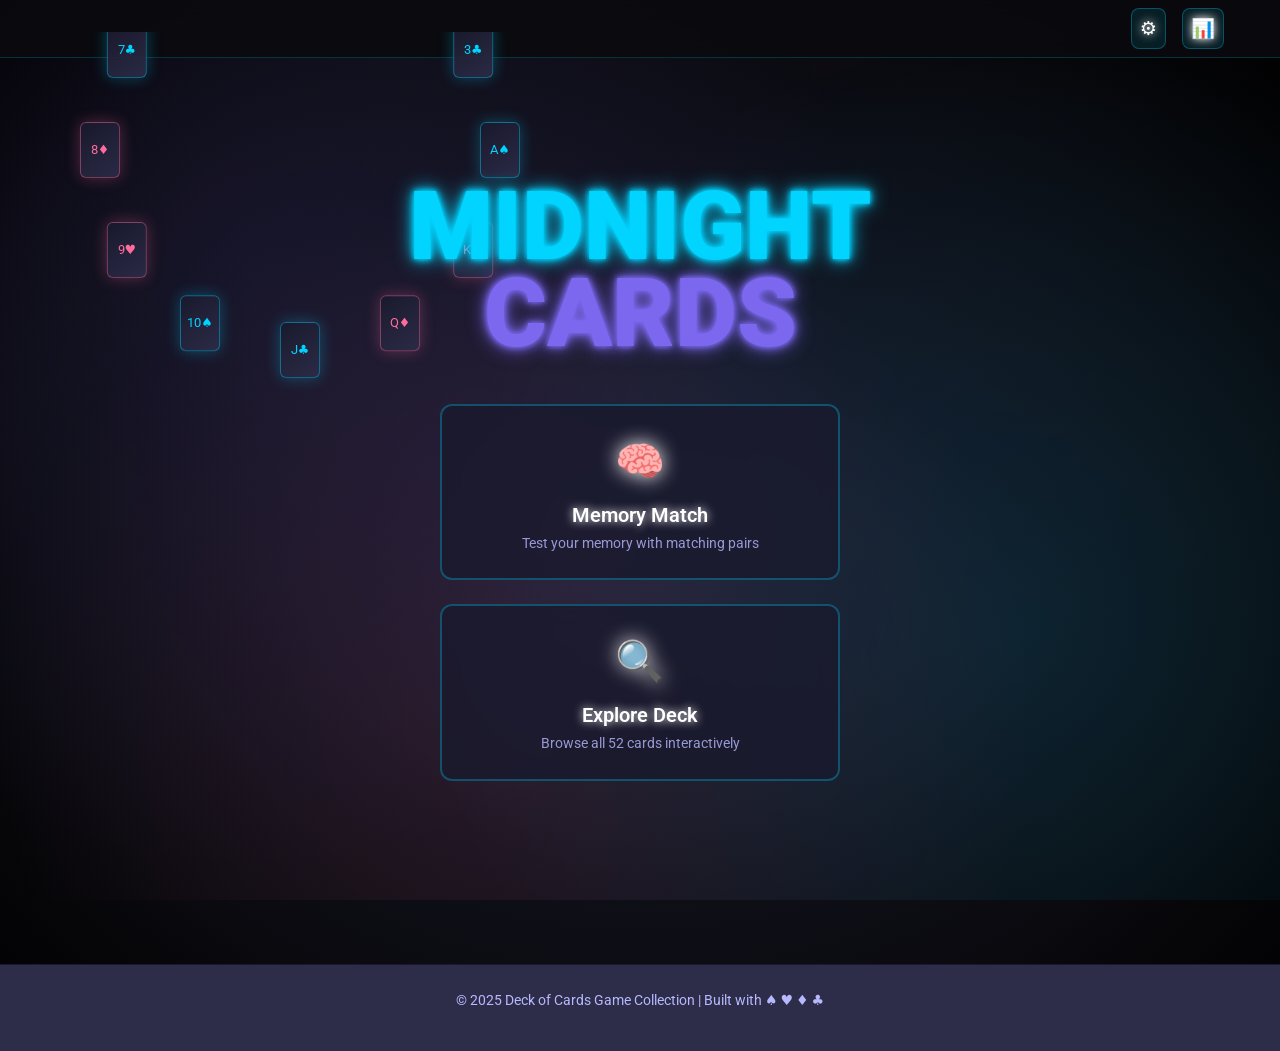
==== commit d41e1d9b: "Major redesign: Blacklight neon theme with orbiting cards - Removed Go Fish and War games from menu " ====
--- a/index.html
+++ b/index.html
@@ -10,36 +10,30 @@
     <link rel="preconnect" href="https://fonts.gstatic.com" crossorigin>
     
     <!-- Stylesheets -->
-    <link href="https://fonts.googleapis.com/css2?family=Roboto:wght@300;400;500;700&display=swap" rel="stylesheet">
+    <link href="https://fonts.googleapis.com/css2?family=Roboto:wght@300;400;500;700;900&display=swap" rel="stylesheet">
     <link rel="stylesheet" href="css/main.css">
     <link rel="stylesheet" href="css/components.css">
     <link rel="stylesheet" href="css/games.css">
     <link rel="stylesheet" href="css/animations.css">
+    <link rel="stylesheet" href="css/neon-theme.css">
     
     <!-- Meta tags for PWA -->
     <meta name="description" content="Classic card games collection - Go Fish, War, and Memory matching game">
     <meta name="theme-color" content="#2c3e50">
-    
-    <!-- Favicon -->
-    <link rel="icon" type="image/x-icon" href="assets/ui/favicon.ico">
 </head>
 <body>
     <!-- Main Application Container -->
     <div id="app" class="app-container">
         
-        <!-- Header -->
-        <header class="app-header">
+        <!-- Neon Header -->
+        <header class="neon-header">
             <div class="header-content">
-                <h1 class="app-title">
-                    <span class="title-icon">🎴</span>
-                    Deck of Cards
-                </h1>
-                <nav class="header-nav">
-                    <button id="settings-btn" class="nav-btn" aria-label="Settings">
-                        <span class="nav-icon">⚙️</span>
+                <nav class="neon-nav">
+                    <button id="settings-btn" class="neon-btn" aria-label="Settings">
+                        <span class="neon-icon">⚙️</span>
                     </button>
-                    <button id="stats-btn" class="nav-btn" aria-label="Statistics">
-                        <span class="nav-icon">📊</span>
+                    <button id="stats-btn" class="neon-btn" aria-label="Statistics">
+                        <span class="neon-icon">📊</span>
                     </button>
                 </nav>
             </div>
@@ -50,94 +44,40 @@
             
             <!-- Game Selection Screen -->
             <section id="game-selection" class="screen active">
-                <div class="selection-container">
-                    <h2 class="selection-title">Choose Your Game</h2>
-                    <div class="games-grid">
+                <div class="neon-menu-container">
+                    <!-- Orbiting Cards Container -->
+                    <div class="orbiting-cards" id="orbiting-cards">
+                        <!-- Cards will be dynamically generated here -->
+                    </div>
+                    
+                    <!-- Central Menu -->
+                    <div class="central-menu">
+                        <h1 class="neon-title">
+                            <span class="title-glow">MIDNIGHT</span>
+                            <span class="title-cards">CARDS</span>
+                        </h1>
                         
-                        <!-- Go Fish Game Card -->
-                        <div class="game-card" data-game="go-fish">
-                            <div class="game-card-header">
-                                <div class="game-icon">🐟</div>
-                                <h3 class="game-title">Go Fish</h3>
-                            </div>
-                            <div class="game-description">
-                                <p>Collect sets of four cards by asking other players.</p>
-                                <ul class="game-features">
-                                    <li>2-4 Players</li>
-                                    <li>AI Opponents</li>
-                                    <li>Strategic Gameplay</li>
-                                </ul>
-                            </div>
-                            <div class="game-stats">
-                                <span class="difficulty">Difficulty: Medium</span>
-                                <span class="duration">~10-15 min</span>
-                            </div>
-                            <button class="play-btn">Play Now</button>
-                        </div>
-
-                        <!-- War Game Card -->
-                        <div class="game-card" data-game="war">
-                            <div class="game-card-header">
-                                <div class="game-icon">⚔️</div>
-                                <h3 class="game-title">War</h3>
-                            </div>
-                            <div class="game-description">
-                                <p>Battle with cards - highest card wins the round!</p>
-                                <ul class="game-features">
-                                    <li>2 Players</li>
-                                    <li>Quick Rounds</li>
-                                    <li>Pure Luck</li>
-                                </ul>
-                            </div>
-                            <div class="game-stats">
-                                <span class="difficulty">Difficulty: Easy</span>
-                                <span class="duration">~5-10 min</span>
-                            </div>
-                            <button class="play-btn">Play Now</button>
-                        </div>
-
-                        <!-- Memory Game Card -->
-                        <div class="game-card" data-game="memory">
-                            <div class="game-card-header">
-                                <div class="game-icon">🧠</div>
-                                <h3 class="game-title">Memory Match</h3>
-                            </div>
-                            <div class="game-description">
-                                <p>Find matching pairs of cards in this classic memory game.</p>
-                                <ul class="game-features">
-                                    <li>1-4 Players</li>
-                                    <li>Multiple Difficulties</li>
-                                    <li>Brain Training</li>
-                                </ul>
-                            </div>
-                            <div class="game-stats">
-                                <span class="difficulty">Difficulty: Variable</span>
-                                <span class="duration">~3-8 min</span>
-                            </div>
-                            <button class="play-btn">Play Now</button>
-                        </div>
-
-                        <!-- Deck Browser Card -->
-                        <div class="game-card" data-game="deck-browser">
-                            <div class="game-card-header">
-                                <div class="game-icon">🔍</div>
-                                <h3 class="game-title">Browse Deck</h3>
-                            </div>
-                            <div class="game-description">
-                                <p>Explore all 52 cards in the deck with sorting and filtering options.</p>
-                                <ul class="game-features">
-                                    <li>View All Cards</li>
-                                    <li>Sort & Filter</li>
-                                    <li>Card Details</li>
-                                </ul>
-                            </div>
-                            <div class="game-stats">
-                                <span class="difficulty">Difficulty: None</span>
-                                <span class="duration">Browse freely</span>
-                            </div>
-                            <button class="play-btn">Browse Now</button>
-                        </div>
-
+                        <div class="menu-options">
+                            <!-- Memory Game Option -->
+                            <div class="menu-option" data-game="memory">
+                                <div class="option-glow"></div>
+                                <div class="option-content">
+                                    <div class="option-icon">🧠</div>
+                                    <h3 class="option-title">Memory Match</h3>
+                                    <p class="option-desc">Test your memory with matching pairs</p>
+                                </div>
+                            </div>
+                            
+                            <!-- Deck Browser Option -->
+                            <div class="menu-option" data-game="deck-browser">
+                                <div class="option-glow"></div>
+                                <div class="option-content">
+                                    <div class="option-icon">🔍</div>
+                                    <h3 class="option-title">Explore Deck</h3>
+                                    <p class="option-desc">Browse all 52 cards interactively</p>
+                                </div>
+                            </div>
+                        </div>
                     </div>
                 </div>
             </section>
--- a/css/main.css
+++ b/css/main.css
@@ -1,35 +1,40 @@
-/* CSS Custom Properties (Variables) */
+/* CSS Custom Properties (Variables) - Blacklight Neon Theme */
 :root {
-    /* Color Palette */
-    --primary-color: #2c3e50;
-    --secondary-color: #3498db;
-    --accent-color: #e74c3c;
-    --success-color: #27ae60;
-    --warning-color: #f39c12;
+    /* Blacklight Neon Color Palette */
+    --primary-color: #0a0a0f;
+    --secondary-color: #00d4ff;
+    --accent-color: #7b68ee;
+    --success-color: #00ff88;
+    --warning-color: #ff6b9d;
     
     /* Card Colors */
-    --card-red: #e74c3c;
-    --card-black: #2c3e50;
-    --card-bg: #ffffff;
-    --card-back: #34495e;
+    --card-red: #ff6b9d;
+    --card-black: #00d4ff;
+    --card-bg: #1a1a2e;
+    --card-back: #2d2d4a;
     
     /* Background Colors */
-    --bg-primary: #ecf0f1;
-    --bg-secondary: #bdc3c7;
-    --bg-dark: #2c3e50;
-    --bg-light: #ffffff;
+    --bg-primary: #0a0a0f;
+    --bg-secondary: #1a1a2e;
+    --bg-dark: #000000;
+    --bg-light: #2d2d4a;
     
     /* Text Colors */
-    --text-primary: #2c3e50;
-    --text-secondary: #7f8c8d;
+    --text-primary: #ffffff;
+    --text-secondary: #b8b8ff;
     --text-light: #ffffff;
-    --text-muted: #95a5a6;
-    
-    /* Shadows */
-    --shadow-small: 0 2px 4px rgba(0,0,0,0.1);
-    --shadow-medium: 0 4px 8px rgba(0,0,0,0.15);
-    --shadow-large: 0 8px 16px rgba(0,0,0,0.2);
-    --shadow-card: 0 4px 12px rgba(0,0,0,0.15);
+    --text-muted: #8888cc;
+    
+    /* Neon Shadows & Glows */
+    --shadow-small: 0 0 10px rgba(0, 212, 255, 0.3);
+    --shadow-medium: 0 0 20px rgba(0, 212, 255, 0.4);
+    --shadow-large: 0 0 30px rgba(0, 212, 255, 0.5);
+    --shadow-card: 0 0 15px rgba(123, 104, 238, 0.4);
+    
+    /* Neon Glow Effects */
+    --glow-blue: 0 0 5px var(--secondary-color), 0 0 10px var(--secondary-color), 0 0 20px var(--secondary-color);
+    --glow-purple: 0 0 5px var(--accent-color), 0 0 10px var(--accent-color), 0 0 20px var(--accent-color);
+    --glow-pink: 0 0 5px var(--warning-color), 0 0 10px var(--warning-color), 0 0 20px var(--warning-color);
     
     /* Border Radius */
     --radius-small: 4px;
@@ -82,9 +87,26 @@
 body {
     font-family: var(--font-family);
     color: var(--text-primary);
-    background: linear-gradient(135deg, var(--bg-primary) 0%, var(--bg-secondary) 100%);
+    background: radial-gradient(ellipse at center, var(--bg-secondary) 0%, var(--bg-primary) 70%, #000000 100%);
     min-height: 100vh;
     overflow-x: hidden;
+    position: relative;
+}
+
+/* Blacklight background effect */
+body::before {
+    content: '';
+    position: fixed;
+    top: 0;
+    left: 0;
+    width: 100%;
+    height: 100%;
+    background: 
+        radial-gradient(circle at 20% 30%, rgba(123, 104, 238, 0.1) 0%, transparent 50%),
+        radial-gradient(circle at 80% 70%, rgba(0, 212, 255, 0.1) 0%, transparent 50%),
+        radial-gradient(circle at 40% 80%, rgba(255, 107, 157, 0.1) 0%, transparent 50%);
+    pointer-events: none;
+    z-index: -1;
 }
 
 /* Typography */
--- a/css/components.css
+++ b/css/components.css
@@ -1,16 +1,17 @@
 /* Components CSS - Reusable UI components for the card game */
 
-/* Card Component */
+/* Neon Card Component */
 .card {
     position: relative;
     width: 70px;
     height: 100px;
     border-radius: var(--radius-card);
-    box-shadow: var(--shadow-medium);
+    box-shadow: var(--shadow-card);
     cursor: pointer;
-    transition: all var(--transition-normal);
+    transition: all 0.3s ease;
     user-select: none;
     transform-style: preserve-3d;
+    border: 1px solid rgba(0, 212, 255, 0.3);
 }
 
 .card.large {
@@ -25,25 +26,27 @@
 
 .card:hover {
     transform: translateY(-3px);
-    box-shadow: var(--shadow-large);
+    box-shadow: var(--glow-blue);
+    border-color: var(--secondary-color);
 }
 
 .card.selected {
-    border: 3px solid var(--secondary-color);
+    border: 2px solid var(--secondary-color);
     transform: translateY(-5px);
+    box-shadow: var(--glow-blue);
 }
 
 .card.disabled {
-    opacity: 0.6;
+    opacity: 0.4;
     cursor: not-allowed;
 }
 
 .card.disabled:hover {
     transform: none;
-    box-shadow: var(--shadow-medium);
-}
-
-/* Card Face and Back */
+    box-shadow: var(--shadow-card);
+}
+
+/* Neon Card Face and Back */
 .card-face,
 .card-back {
     position: absolute;
@@ -57,24 +60,22 @@
     align-items: center;
     justify-content: center;
     background: var(--card-bg);
-    border: 1px solid #ddd;
+    border: none;
 }
 
 .card-back {
-    background: var(--card-back);
-    background-image: var(--card-back-image, none);
-    background-size: cover;
-    background-position: center;
-    background-color: #2c5aa0;
+    background: linear-gradient(145deg, var(--card-back), #1a1a2e);
     background-image: 
-        radial-gradient(circle at 25% 25%, rgba(255,255,255,0.2) 2px, transparent 2px),
-        radial-gradient(circle at 75% 75%, rgba(255,255,255,0.1) 1px, transparent 1px);
+        radial-gradient(circle at 30% 30%, rgba(0, 212, 255, 0.1) 2px, transparent 2px),
+        radial-gradient(circle at 70% 70%, rgba(123, 104, 238, 0.1) 1px, transparent 1px),
+        linear-gradient(45deg, transparent 48%, rgba(0, 212, 255, 0.05) 49%, rgba(0, 212, 255, 0.05) 51%, transparent 52%);
 }
 
 .card-face {
     transform: rotateY(180deg);
     flex-direction: column;
     padding: var(--spacing-xs);
+    background: linear-gradient(145deg, var(--card-bg), #0f0f1a);
 }
 
 /* Card flip animation */
@@ -86,15 +87,17 @@
     pointer-events: none;
 }
 
-/* Card content styling */
+/* Neon Card content styling */
 .card-rank {
     font-size: 1.2em;
     font-weight: bold;
     line-height: 1;
+    text-shadow: 0 0 5px currentColor;
 }
 
 .card-suit {
     font-size: 1.5em;
+    text-shadow: 0 0 8px currentColor;
     line-height: 1;
 }
 
--- a/css/neon-theme.css
+++ b/css/neon-theme.css
@@ -0,0 +1,310 @@
+/* Neon Blacklight Theme Styles */
+
+/* Neon Header */
+.neon-header {
+    position: fixed;
+    top: 0;
+    left: 0;
+    right: 0;
+    z-index: var(--z-header);
+    background: rgba(10, 10, 15, 0.9);
+    backdrop-filter: blur(10px);
+    border-bottom: 1px solid rgba(0, 212, 255, 0.2);
+    padding: var(--spacing-sm) 0;
+}
+
+.neon-header .header-content {
+    max-width: 1200px;
+    margin: 0 auto;
+    padding: 0 var(--spacing-md);
+    display: flex;
+    justify-content: flex-end;
+    align-items: center;
+}
+
+.neon-nav {
+    display: flex;
+    gap: var(--spacing-md);
+}
+
+.neon-btn {
+    background: rgba(0, 212, 255, 0.1);
+    border: 1px solid rgba(0, 212, 255, 0.3);
+    border-radius: var(--radius-medium);
+    padding: var(--spacing-sm);
+    color: var(--text-primary);
+    cursor: pointer;
+    transition: all 0.3s ease;
+    position: relative;
+    overflow: hidden;
+}
+
+.neon-btn:hover {
+    background: rgba(0, 212, 255, 0.2);
+    box-shadow: var(--glow-blue);
+    transform: translateY(-2px);
+}
+
+.neon-btn:hover::before {
+    content: '';
+    position: absolute;
+    top: 0;
+    left: -100%;
+    width: 100%;
+    height: 100%;
+    background: linear-gradient(90deg, transparent, rgba(255, 255, 255, 0.2), transparent);
+    animation: neon-sweep 0.5s ease-in-out;
+}
+
+.neon-icon {
+    font-size: 1.2rem;
+    filter: drop-shadow(0 0 5px currentColor);
+}
+
+/* Neon Menu Container */
+.neon-menu-container {
+    min-height: 100vh;
+    display: flex;
+    align-items: center;
+    justify-content: center;
+    padding: var(--spacing-xxl) var(--spacing-md);
+    position: relative;
+    overflow: hidden;
+}
+
+/* Central Menu */
+.central-menu {
+    text-align: center;
+    z-index: 10;
+    position: relative;
+}
+
+.neon-title {
+    font-size: clamp(2.5rem, 8vw, 6rem);
+    font-weight: 900;
+    margin-bottom: var(--spacing-xxl);
+    line-height: 0.9;
+}
+
+.title-glow {
+    display: block;
+    color: var(--secondary-color);
+    text-shadow: var(--glow-blue);
+    animation: neon-pulse 2s ease-in-out infinite alternate;
+}
+
+.title-cards {
+    display: block;
+    color: var(--accent-color);
+    text-shadow: var(--glow-purple);
+    animation: neon-pulse 2s ease-in-out infinite alternate-reverse;
+}
+
+/* Menu Options */
+.menu-options {
+    display: flex;
+    flex-direction: column;
+    gap: var(--spacing-lg);
+    max-width: 400px;
+    margin: 0 auto;
+}
+
+.menu-option {
+    position: relative;
+    background: rgba(26, 26, 46, 0.8);
+    border: 2px solid rgba(0, 212, 255, 0.3);
+    border-radius: var(--radius-large);
+    padding: var(--spacing-lg);
+    cursor: pointer;
+    transition: all 0.4s ease;
+    overflow: hidden;
+    backdrop-filter: blur(10px);
+}
+
+.menu-option:hover {
+    transform: translateY(-8px) scale(1.02);
+    border-color: var(--secondary-color);
+    box-shadow: 
+        0 10px 30px rgba(0, 212, 255, 0.3),
+        0 0 50px rgba(0, 212, 255, 0.2);
+}
+
+.menu-option:nth-child(even):hover {
+    border-color: var(--accent-color);
+    box-shadow: 
+        0 10px 30px rgba(123, 104, 238, 0.3),
+        0 0 50px rgba(123, 104, 238, 0.2);
+}
+
+.option-glow {
+    position: absolute;
+    top: 0;
+    left: -100%;
+    width: 100%;
+    height: 100%;
+    background: linear-gradient(90deg, 
+        transparent, 
+        rgba(0, 212, 255, 0.1), 
+        transparent
+    );
+    transition: left 0.5s ease;
+}
+
+.menu-option:hover .option-glow {
+    left: 100%;
+}
+
+.option-content {
+    position: relative;
+    z-index: 2;
+}
+
+.option-icon {
+    font-size: 2.5rem;
+    margin-bottom: var(--spacing-sm);
+    filter: drop-shadow(0 0 10px currentColor);
+}
+
+.option-title {
+    font-size: var(--font-size-xl);
+    font-weight: 600;
+    margin-bottom: var(--spacing-xs);
+    color: var(--text-primary);
+    text-shadow: 0 0 10px currentColor;
+}
+
+.option-desc {
+    font-size: var(--font-size-sm);
+    color: var(--text-secondary);
+    margin: 0;
+    opacity: 0.8;
+}
+
+/* Orbiting Cards */
+.orbiting-cards {
+    position: absolute;
+    top: 50%;
+    left: 50%;
+    width: 80vmin;
+    height: 80vmin;
+    transform: translate(-50%, -50%);
+    pointer-events: none;
+}
+
+.orbit-card {
+    position: absolute;
+    width: 40px;
+    height: 56px;
+    background: linear-gradient(145deg, 
+        rgba(26, 26, 46, 0.9), 
+        rgba(45, 45, 74, 0.9)
+    );
+    border: 1px solid rgba(0, 212, 255, 0.4);
+    border-radius: 6px;
+    display: flex;
+    align-items: center;
+    justify-content: center;
+    font-size: 0.8rem;
+    color: var(--text-primary);
+    box-shadow: 0 0 15px rgba(0, 212, 255, 0.3);
+    animation: orbit-float 20s linear infinite;
+}
+
+.orbit-card:nth-child(odd) {
+    border-color: rgba(123, 104, 238, 0.4);
+    box-shadow: 0 0 15px rgba(123, 104, 238, 0.3);
+}
+
+.orbit-card:nth-child(3n) {
+    border-color: rgba(255, 107, 157, 0.4);
+    box-shadow: 0 0 15px rgba(255, 107, 157, 0.3);
+}
+
+/* Animations */
+@keyframes neon-pulse {
+    0% { text-shadow: 0 0 5px currentColor, 0 0 10px currentColor, 0 0 15px currentColor; }
+    100% { text-shadow: 0 0 10px currentColor, 0 0 20px currentColor, 0 0 30px currentColor; }
+}
+
+@keyframes neon-sweep {
+    0% { left: -100%; }
+    100% { left: 100%; }
+}
+
+@keyframes orbit-float {
+    0% { 
+        transform: rotate(0deg) translateX(200px) rotate(0deg);
+        opacity: 0.6;
+    }
+    50% { 
+        opacity: 1;
+    }
+    100% { 
+        transform: rotate(360deg) translateX(200px) rotate(-360deg);
+        opacity: 0.6;
+    }
+}
+
+/* Responsive Design */
+@media (max-width: 768px) {
+    .neon-title {
+        font-size: clamp(2rem, 12vw, 4rem);
+        margin-bottom: var(--spacing-xl);
+    }
+    
+    .menu-options {
+        max-width: 300px;
+        gap: var(--spacing-md);
+    }
+    
+    .menu-option {
+        padding: var(--spacing-md);
+    }
+    
+    .option-icon {
+        font-size: 2rem;
+    }
+    
+    .option-title {
+        font-size: var(--font-size-lg);
+    }
+    
+    .orbiting-cards {
+        width: 70vmin;
+        height: 70vmin;
+    }
+    
+    .orbit-card {
+        width: 30px;
+        height: 42px;
+        font-size: 0.7rem;
+    }
+}
+
+@media (max-width: 480px) {
+    .neon-menu-container {
+        padding: var(--spacing-xl) var(--spacing-sm);
+    }
+    
+    .menu-options {
+        max-width: 280px;
+    }
+    
+    .orbiting-cards {
+        width: 60vmin;
+        height: 60vmin;
+    }
+}
+
+/* Dark theme card colors override */
+.card.red .card-rank,
+.card.red .card-suit {
+    color: var(--card-red);
+    text-shadow: 0 0 5px var(--card-red);
+}
+
+.card.black .card-rank,
+.card.black .card-suit {
+    color: var(--card-black);
+    text-shadow: 0 0 5px var(--card-black);
+}
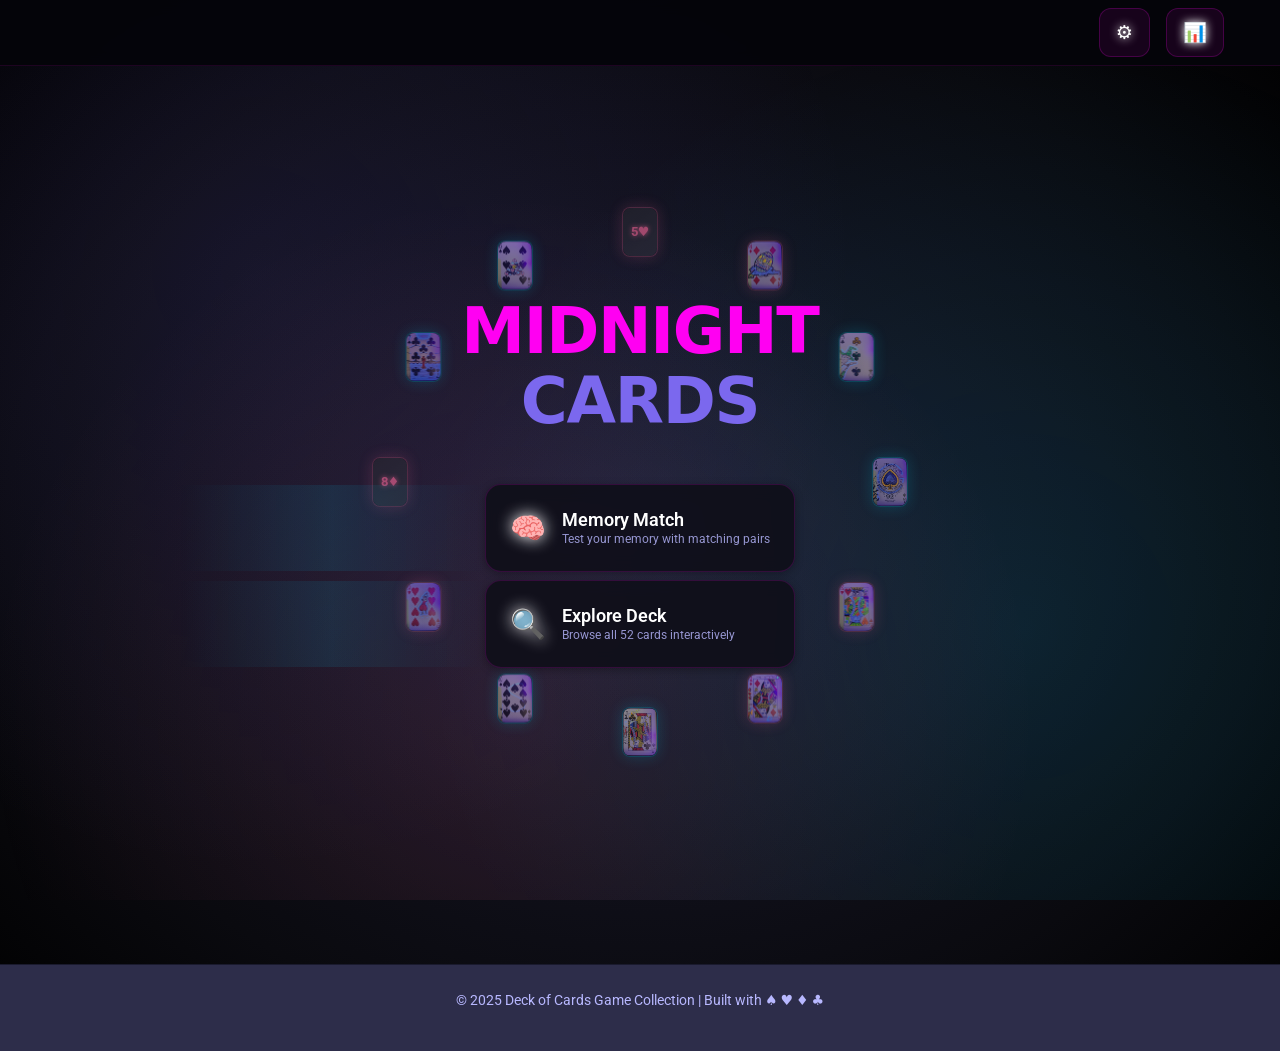
==== commit ad7adae2: "style: minimalistic dark mobile theme  reduce glows and simplify UI" ====
--- a/index.html
+++ b/index.html
@@ -63,8 +63,10 @@
                                 <div class="option-glow"></div>
                                 <div class="option-content">
                                     <div class="option-icon">🧠</div>
-                                    <h3 class="option-title">Memory Match</h3>
-                                    <p class="option-desc">Test your memory with matching pairs</p>
+                                    <div class="option-text">
+                                        <h3 class="option-title">Memory Match</h3>
+                                        <p class="option-desc">Test your memory with matching pairs</p>
+                                    </div>
                                 </div>
                             </div>
                             
@@ -73,8 +75,10 @@
                                 <div class="option-glow"></div>
                                 <div class="option-content">
                                     <div class="option-icon">🔍</div>
-                                    <h3 class="option-title">Explore Deck</h3>
-                                    <p class="option-desc">Browse all 52 cards interactively</p>
+                                    <div class="option-text">
+                                        <h3 class="option-title">Explore Deck</h3>
+                                        <p class="option-desc">Browse all 52 cards interactively</p>
+                                    </div>
                                 </div>
                             </div>
                         </div>
--- a/css/main.css
+++ b/css/main.css
@@ -2,7 +2,7 @@
 :root {
     /* Blacklight Neon Color Palette */
     --primary-color: #0a0a0f;
-    --secondary-color: #00d4ff;
+    --secondary-color: #ff00f2;
     --accent-color: #7b68ee;
     --success-color: #00ff88;
     --warning-color: #ff6b9d;
@@ -25,16 +25,16 @@
     --text-light: #ffffff;
     --text-muted: #8888cc;
     
-    /* Neon Shadows & Glows */
-    --shadow-small: 0 0 10px rgba(0, 212, 255, 0.3);
-    --shadow-medium: 0 0 20px rgba(0, 212, 255, 0.4);
-    --shadow-large: 0 0 30px rgba(0, 212, 255, 0.5);
-    --shadow-card: 0 0 15px rgba(123, 104, 238, 0.4);
-    
-    /* Neon Glow Effects */
-    --glow-blue: 0 0 5px var(--secondary-color), 0 0 10px var(--secondary-color), 0 0 20px var(--secondary-color);
-    --glow-purple: 0 0 5px var(--accent-color), 0 0 10px var(--accent-color), 0 0 20px var(--accent-color);
-    --glow-pink: 0 0 5px var(--warning-color), 0 0 10px var(--warning-color), 0 0 20px var(--warning-color);
+    /* Minimalistic Shadows */
+    --shadow-small: 0 2px 8px rgba(0, 0, 0, 0.3);
+    --shadow-medium: 0 4px 16px rgba(0, 0, 0, 0.4);
+    --shadow-large: 0 8px 24px rgba(0, 0, 0, 0.5);
+    --shadow-card: 0 2px 12px rgba(0, 0, 0, 0.3);
+    
+    /* Clean Mobile App Effects */
+    --glow-blue: 0 0 1px var(--card-black);
+    --glow-purple: 0 0 1px var(--accent-color);
+    --glow-pink: 0 0 1px var(--secondary-color);
     
     /* Border Radius */
     --radius-small: 4px;
--- a/css/neon-theme.css
+++ b/css/neon-theme.css
@@ -1,15 +1,15 @@
-/* Neon Blacklight Theme Styles */
-
-/* Neon Header */
+/* Minimalistic Dark Mobile Theme */
+
+/* Clean Header */
 .neon-header {
     position: fixed;
     top: 0;
     left: 0;
     right: 0;
     z-index: var(--z-header);
-    background: rgba(10, 10, 15, 0.9);
-    backdrop-filter: blur(10px);
-    border-bottom: 1px solid rgba(0, 212, 255, 0.2);
+    background: rgba(5, 5, 10, 0.95);
+    backdrop-filter: blur(8px);
+    border-bottom: 1px solid rgba(255, 0, 242, 0.1);
     padding: var(--spacing-sm) 0;
 }
 
@@ -28,21 +28,20 @@
 }
 
 .neon-btn {
-    background: rgba(0, 212, 255, 0.1);
-    border: 1px solid rgba(0, 212, 255, 0.3);
-    border-radius: var(--radius-medium);
-    padding: var(--spacing-sm);
+    background: rgba(255, 0, 242, 0.08);
+    border: 1px solid rgba(255, 0, 242, 0.2);
+    border-radius: 12px;
+    padding: 12px 16px;
     color: var(--text-primary);
     cursor: pointer;
-    transition: all 0.3s ease;
-    position: relative;
-    overflow: hidden;
+    transition: all 0.2s ease;
+    font-weight: 500;
 }
 
 .neon-btn:hover {
-    background: rgba(0, 212, 255, 0.2);
-    box-shadow: var(--glow-blue);
-    transform: translateY(-2px);
+    background: rgba(255, 0, 242, 0.12);
+    border-color: rgba(255, 0, 242, 0.3);
+    transform: translateY(-1px);
 }
 
 .neon-btn:hover::before {
@@ -77,63 +76,63 @@
     text-align: center;
     z-index: 10;
     position: relative;
+    display: flex;
+    flex-direction: column;
+    align-items: center;
+    justify-content: center;
+    width: 100%;
+    max-width: 600px;
 }
 
 .neon-title {
-    font-size: clamp(2.5rem, 8vw, 6rem);
-    font-weight: 900;
-    margin-bottom: var(--spacing-xxl);
-    line-height: 0.9;
+    font-family: -apple-system, BlinkMacSystemFont, 'Segoe UI', system-ui, sans-serif;
+    font-size: clamp(2.5rem, 10vw, 4rem);
+    font-weight: 600;
+    margin-bottom: 3rem;
+    line-height: 1.1;
+    letter-spacing: -0.02em;
 }
 
 .title-glow {
     display: block;
     color: var(--secondary-color);
-    text-shadow: var(--glow-blue);
-    animation: neon-pulse 2s ease-in-out infinite alternate;
 }
 
 .title-cards {
     display: block;
     color: var(--accent-color);
-    text-shadow: var(--glow-purple);
-    animation: neon-pulse 2s ease-in-out infinite alternate-reverse;
 }
 
 /* Menu Options */
 .menu-options {
     display: flex;
     flex-direction: column;
-    gap: var(--spacing-lg);
-    max-width: 400px;
+    gap: var(--spacing-sm);
+    max-width: 320px;
     margin: 0 auto;
 }
 
 .menu-option {
     position: relative;
-    background: rgba(26, 26, 46, 0.8);
-    border: 2px solid rgba(0, 212, 255, 0.3);
-    border-radius: var(--radius-large);
-    padding: var(--spacing-lg);
+    background: rgba(15, 15, 25, 0.9);
+    border: 1px solid rgba(255, 0, 242, 0.15);
+    border-radius: 16px;
+    padding: 20px 24px;
     cursor: pointer;
-    transition: all 0.4s ease;
-    overflow: hidden;
-    backdrop-filter: blur(10px);
+    transition: all 0.2s ease;
+    backdrop-filter: blur(8px);
+    box-shadow: var(--shadow-small);
 }
 
 .menu-option:hover {
-    transform: translateY(-8px) scale(1.02);
-    border-color: var(--secondary-color);
-    box-shadow: 
-        0 10px 30px rgba(0, 212, 255, 0.3),
-        0 0 50px rgba(0, 212, 255, 0.2);
+    transform: translateY(-2px);
+    border-color: rgba(255, 0, 242, 0.3);
+    box-shadow: var(--shadow-medium);
+    background: rgba(20, 20, 35, 0.9);
 }
 
 .menu-option:nth-child(even):hover {
-    border-color: var(--accent-color);
-    box-shadow: 
-        0 10px 30px rgba(123, 104, 238, 0.3),
-        0 0 50px rgba(123, 104, 238, 0.2);
+    border-color: rgba(123, 104, 238, 0.3);
 }
 
 .option-glow {
@@ -159,55 +158,77 @@
     z-index: 2;
 }
 
+.option-content {
+    display: flex;
+    align-items: center;
+    gap: var(--spacing-md);
+    text-align: left;
+}
+
 .option-icon {
-    font-size: 2.5rem;
-    margin-bottom: var(--spacing-sm);
-    filter: drop-shadow(0 0 10px currentColor);
+    font-size: 1.8rem;
+    filter: drop-shadow(0 0 8px currentColor);
+    flex-shrink: 0;
+}
+
+.option-text {
+    flex: 1;
 }
 
 .option-title {
-    font-size: var(--font-size-xl);
+    font-size: var(--font-size-lg);
     font-weight: 600;
-    margin-bottom: var(--spacing-xs);
+    margin-bottom: 2px;
     color: var(--text-primary);
-    text-shadow: 0 0 10px currentColor;
+    line-height: 1.2;
+    font-weight: 600;
 }
 
 .option-desc {
-    font-size: var(--font-size-sm);
+    font-size: var(--font-size-xs);
     color: var(--text-secondary);
     margin: 0;
     opacity: 0.8;
-}
-
-/* Orbiting Cards */
+    line-height: 1.3;
+}
+
+/* Minimalistic Floating Cards */
 .orbiting-cards {
-    position: absolute;
+    position: fixed;
     top: 50%;
     left: 50%;
-    width: 80vmin;
-    height: 80vmin;
+    width: 0;
+    height: 0;
     transform: translate(-50%, -50%);
     pointer-events: none;
+    z-index: 1;
+    opacity: 0.6;
 }
 
 .orbit-card {
     position: absolute;
-    width: 40px;
-    height: 56px;
+    width: 36px;
+    height: 50px;
     background: linear-gradient(145deg, 
-        rgba(26, 26, 46, 0.9), 
-        rgba(45, 45, 74, 0.9)
+        rgba(15, 15, 25, 0.95), 
+        rgba(25, 25, 40, 0.95)
     );
-    border: 1px solid rgba(0, 212, 255, 0.4);
-    border-radius: 6px;
+    border: 1px solid rgba(255, 0, 242, 0.2);
+    border-radius: 8px;
     display: flex;
     align-items: center;
     justify-content: center;
-    font-size: 0.8rem;
+    font-size: 0.75rem;
     color: var(--text-primary);
-    box-shadow: 0 0 15px rgba(0, 212, 255, 0.3);
-    animation: orbit-float 20s linear infinite;
+    box-shadow: var(--shadow-small);
+    animation: orbit-float 25s linear infinite;
+    top: -25px;
+    left: -18px;
+    backdrop-filter: blur(4px);
+}
+
+.orbit-card-face {
+    background: rgba(255, 255, 255, 0.1);
 }
 
 .orbit-card:nth-child(odd) {
@@ -216,15 +237,10 @@
 }
 
 .orbit-card:nth-child(3n) {
-    border-color: rgba(255, 107, 157, 0.4);
-    box-shadow: 0 0 15px rgba(255, 107, 157, 0.3);
-}
-
-/* Animations */
-@keyframes neon-pulse {
-    0% { text-shadow: 0 0 5px currentColor, 0 0 10px currentColor, 0 0 15px currentColor; }
-    100% { text-shadow: 0 0 10px currentColor, 0 0 20px currentColor, 0 0 30px currentColor; }
-}
+    border-color: rgba(123, 104, 238, 0.2);
+}
+
+/* Animations - Removed neon-pulse for cleaner 8-bit look */
 
 @keyframes neon-sweep {
     0% { left: -100%; }
@@ -233,40 +249,49 @@
 
 @keyframes orbit-float {
     0% { 
-        transform: rotate(0deg) translateX(200px) rotate(0deg);
-        opacity: 0.6;
+        transform: rotate(0deg) translateX(220px) rotate(0deg);
+        opacity: 0.4;
     }
     50% { 
-        opacity: 1;
+        opacity: 0.7;
     }
     100% { 
-        transform: rotate(360deg) translateX(200px) rotate(-360deg);
-        opacity: 0.6;
-    }
-}
-
-/* Responsive Design */
+        transform: rotate(360deg) translateX(220px) rotate(-360deg);
+        opacity: 0.4;
+    }
+}
+
+/* Mobile-First Responsive Design */
 @media (max-width: 768px) {
     .neon-title {
-        font-size: clamp(2rem, 12vw, 4rem);
-        margin-bottom: var(--spacing-xl);
+        font-size: clamp(2rem, 10vw, 3.5rem);
+        margin-bottom: 2rem;
     }
     
     .menu-options {
-        max-width: 300px;
-        gap: var(--spacing-md);
+        max-width: 320px;
+        gap: 12px;
     }
     
     .menu-option {
-        padding: var(--spacing-md);
+        padding: 16px 20px;
+        border-radius: 12px;
+    }
+    
+    .option-content {
+        gap: var(--spacing-sm);
     }
     
     .option-icon {
-        font-size: 2rem;
+        font-size: 1.5rem;
     }
     
     .option-title {
-        font-size: var(--font-size-lg);
+        font-size: var(--font-size-md);
+    }
+    
+    .option-desc {
+        font-size: 0.7rem;
     }
     
     .orbiting-cards {
@@ -300,11 +325,9 @@
 .card.red .card-rank,
 .card.red .card-suit {
     color: var(--card-red);
-    text-shadow: 0 0 5px var(--card-red);
 }
 
 .card.black .card-rank,
 .card.black .card-suit {
     color: var(--card-black);
-    text-shadow: 0 0 5px var(--card-black);
 }
